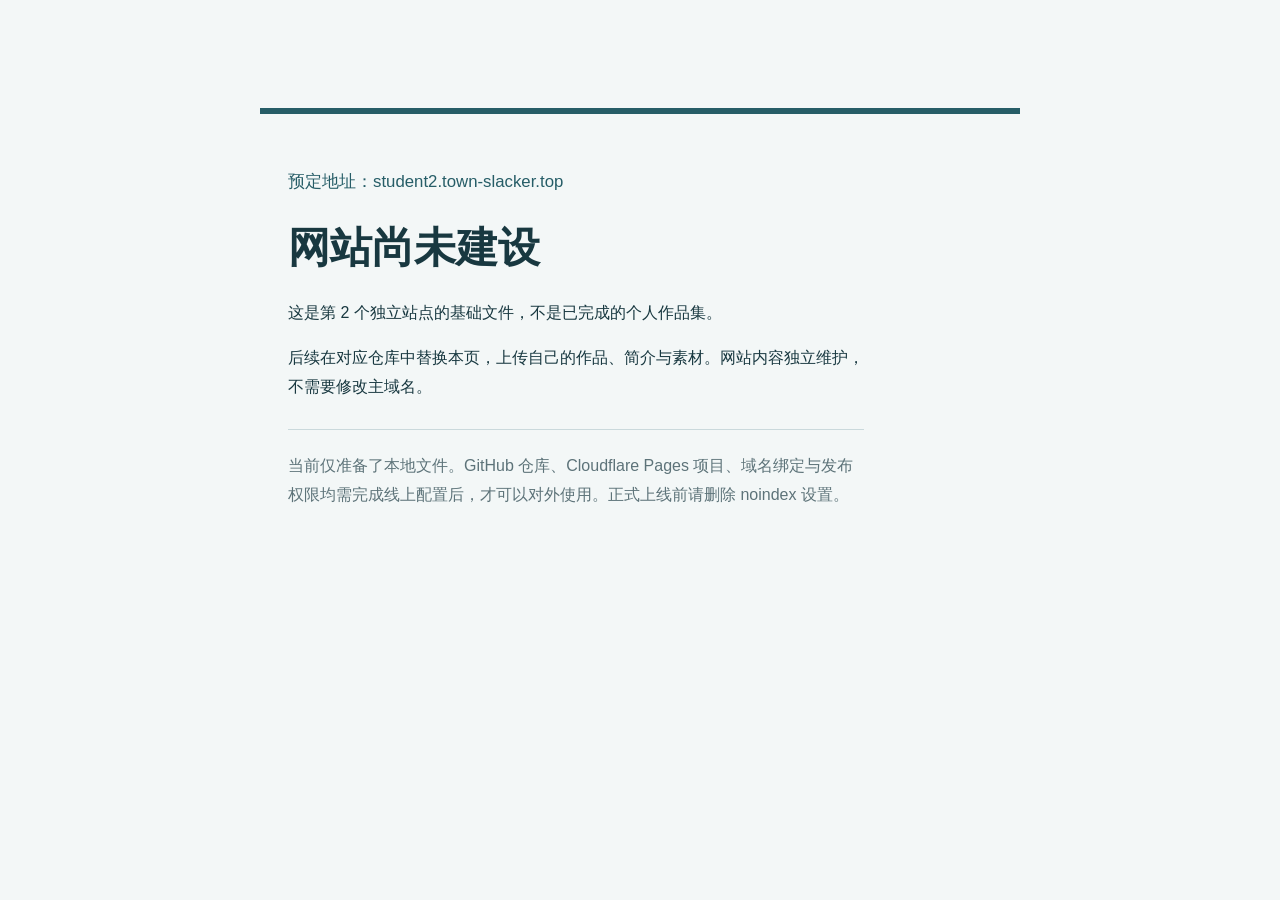
==== index.html @ 43558a4b "Add index.html" ====
<!doctype html>
<html lang="zh-CN">
<head>
<meta charset="utf-8">
<meta name="viewport" content="width=device-width, initial-scale=1">
<meta name="robots" content="noindex, nofollow">
<title>student2 · 网站待建设</title>
<link rel="icon" href="data:image/svg+xml,%3Csvg xmlns='http://www.w3.org/2000/svg' viewBox='0 0 48 48'%3E%3Crect width='48' height='48' rx='8' fill='%23265d67'/%3E%3Cpath d='M14 14h20v20H14z' fill='%23e9f2f3'/%3E%3C/svg%3E">
<style>
:root{color-scheme:light;--ink:#183840;--muted:#5d7379;--accent:#265d67;--paper:#f3f7f7;--line:#cad9dc}
*{box-sizing:border-box}
body{margin:0;background:var(--paper);color:var(--ink);font-family:"Microsoft YaHei","PingFang SC",sans-serif;line-height:1.8}
main{max-width:760px;margin:12vh auto;padding:36px 28px;border-top:6px solid var(--accent)}
h1{font-size:clamp(1.7rem,5vw,2.6rem);line-height:1.3;margin:24px 0}
p{max-width:36em}.address{overflow-wrap:anywhere;font-size:1.05rem;color:var(--accent)}
.note{padding-top:22px;margin-top:28px;border-top:1px solid var(--line);color:var(--muted)}
@media(max-width:600px){main{margin:7vh 16px;padding:20px 8px}}
</style>
</head>
<body>
<main>
<p class="address">预定地址：student2.town-slacker.top</p>
<h1>网站尚未建设</h1>
<p>这是第 2 个独立站点的基础文件，不是已完成的个人作品集。</p>
<p>后续在对应仓库中替换本页，上传自己的作品、简介与素材。网站内容独立维护，不需要修改主域名。</p>
<p class="note">当前仅准备了本地文件。GitHub 仓库、Cloudflare Pages 项目、域名绑定与发布权限均需完成线上配置后，才可以对外使用。正式上线前请删除 noindex 设置。</p>
</main>
</body>
</html>
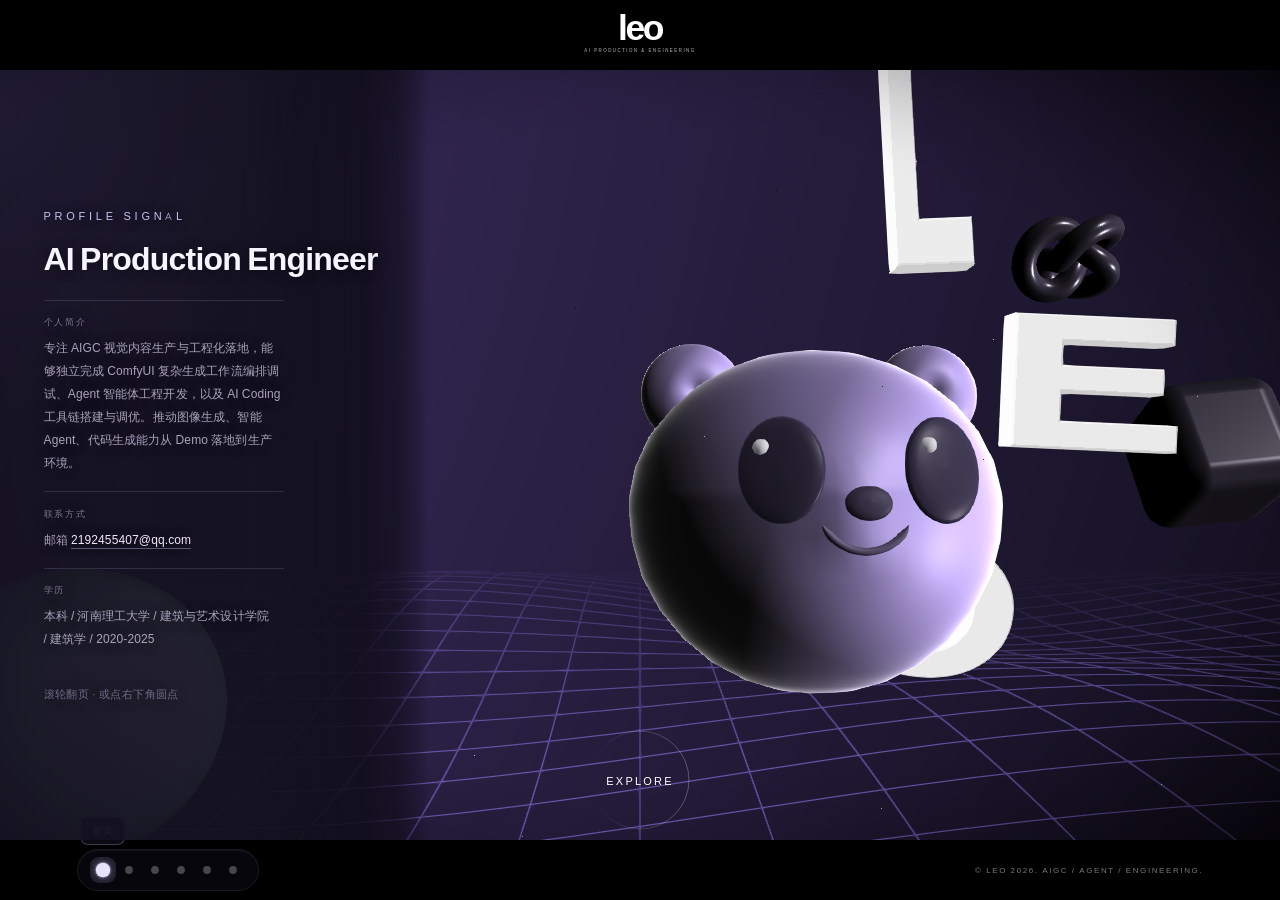
==== commit fa5397ac: "替换占位页为作品集站点 - 入口 index.html 换成 3D 交互作品集（六章滚动叙事、漂移墙、环形视频画廊、工作流详情弹层） - 移除 index.html 与 profile.html 中的" ====
--- a/index.html
+++ b/index.html
@@ -1,29 +1,363 @@
 <!doctype html>
 <html lang="zh-CN">
 <head>
-<meta charset="utf-8">
-<meta name="viewport" content="width=device-width, initial-scale=1">
-<meta name="robots" content="noindex, nofollow">
-<title>student2 · 网站待建设</title>
-<link rel="icon" href="data:image/svg+xml,%3Csvg xmlns='http://www.w3.org/2000/svg' viewBox='0 0 48 48'%3E%3Crect width='48' height='48' rx='8' fill='%23265d67'/%3E%3Cpath d='M14 14h20v20H14z' fill='%23e9f2f3'/%3E%3C/svg%3E">
-<style>
-:root{color-scheme:light;--ink:#183840;--muted:#5d7379;--accent:#265d67;--paper:#f3f7f7;--line:#cad9dc}
-*{box-sizing:border-box}
-body{margin:0;background:var(--paper);color:var(--ink);font-family:"Microsoft YaHei","PingFang SC",sans-serif;line-height:1.8}
-main{max-width:760px;margin:12vh auto;padding:36px 28px;border-top:6px solid var(--accent)}
-h1{font-size:clamp(1.7rem,5vw,2.6rem);line-height:1.3;margin:24px 0}
-p{max-width:36em}.address{overflow-wrap:anywhere;font-size:1.05rem;color:var(--accent)}
-.note{padding-top:22px;margin-top:28px;border-top:1px solid var(--line);color:var(--muted)}
-@media(max-width:600px){main{margin:7vh 16px;padding:20px 8px}}
-</style>
+<meta charset="UTF-8">
+<meta name="viewport" content="width=device-width, initial-scale=1.0">
+<meta name="color-scheme" content="dark">
+<title>Leo — AI Production Engineer</title>
+<meta name="description" content="Leo 的个人作品集：AIGC 视觉生产、ComfyUI 工作流、Agent 智能体与 AI Coding 工具链。让 AI 能力从 Demo 稳定落地到生产。">
+<link rel="icon" href="./icon.svg" type="image/svg+xml">
+<link rel="stylesheet" href="./css/style.css?v=20261116-noblack">
+<link rel="stylesheet" href="./css/gallery.css?v=20261116-loop2">
+<link rel="stylesheet" href="./css/video-gallery.css?v=20261116-wfprompt3">
 </head>
 <body>
-<main>
-<p class="address">预定地址：student2.town-slacker.top</p>
-<h1>网站尚未建设</h1>
-<p>这是第 2 个独立站点的基础文件，不是已完成的个人作品集。</p>
-<p>后续在对应仓库中替换本页，上传自己的作品、简介与素材。网站内容独立维护，不需要修改主域名。</p>
-<p class="note">当前仅准备了本地文件。GitHub 仓库、Cloudflare Pages 项目、域名绑定与发布权限均需完成线上配置后，才可以对外使用。正式上线前请删除 noindex 设置。</p>
-</main>
+	<div class="content-wrapper">
+		<div class="kora-loader" role="status" aria-label="Loading Leo">
+			<div class="kora-loader-bunny" data-mascot="bear">
+				<svg viewBox="0 0 120 120" width="128" height="128" aria-hidden="true">
+					<!-- 外发光描边层 -->
+					<g fill="#c8c3f2" stroke="#c8c3f2" stroke-width="6" stroke-linejoin="round">
+						<circle cx="26" cy="35" r="14.5"/>
+						<circle cx="94" cy="35" r="14.5"/>
+						<ellipse cx="60" cy="68" rx="45" ry="36"/>
+					</g>
+					<!-- 黑色本体：盖住内部描边，只留外圈 -->
+					<g fill="#050508">
+						<circle cx="26" cy="35" r="14.5"/>
+						<circle cx="94" cy="35" r="14.5"/>
+						<ellipse cx="60" cy="68" rx="45" ry="36"/>
+					</g>
+					<!-- 熊猫黑眼圈 -->
+					<g fill="#c8c3f2">
+						<ellipse cx="41" cy="60" rx="13" ry="15.5" transform="rotate(-18 41 60)"/>
+						<ellipse cx="79" cy="60" rx="13" ry="15.5" transform="rotate(18 79 60)"/>
+					</g>
+					<!-- 眼睛：瞳孔 + 高光 -->
+					<g fill="#08080d">
+						<ellipse cx="42.6" cy="61" rx="5.2" ry="6.2"/>
+						<ellipse cx="77.4" cy="61" rx="5.2" ry="6.2"/>
+					</g>
+					<g fill="#fdfdff">
+						<circle cx="40.4" cy="58.4" r="1.9"/>
+						<circle cx="75.2" cy="58.4" r="1.9"/>
+					</g>
+					<!-- 鼻 + 微笑 -->
+					<ellipse cx="60" cy="80" rx="6.2" ry="4.6" fill="#c8c3f2"/>
+					<path d="M53 87c2.2 4.2 11.8 4.2 14 0" fill="none" stroke="#c8c3f2" stroke-width="2.6" stroke-linecap="round" opacity=".9"/>
+				</svg>
+			</div>
+			<div class="kora-loader-shadow"></div>
+		</div>
+		<div class="content">
+			<div class="header">
+				<div class="header-logo"><svg viewBox="0 0 260 90" fill="none" xmlns="http://www.w3.org/2000/svg" role="img" aria-label="Leo — AI production portfolio"><text x="130" y="60" text-anchor="middle" fill="white" font-family="Arial, sans-serif" font-weight="700" font-size="72" letter-spacing="-5">leo</text><text x="130" y="83" text-anchor="middle" fill="#b9bbc6" font-family="Arial, sans-serif" font-size="9" letter-spacing="3">AI PRODUCTION &amp; ENGINEERING</text></svg>
+				</div>
+			</div>
+			<div class="section-wrap" data-visible="false">
+				<div class="scroll">
+					<button class="scroll-btn">EXPLORE</button>
+					<div class="scroll-fillCircle"></div>
+					<svg
+						class="scroll-circle"
+						xmlns="http://www.w3.org/2000/svg"
+						width="200"
+						height="200"
+						viewBox="0 0 200 200"
+						fill="none"
+						color="#fff"
+						>
+						<defs>
+							<linearGradient id="spinner-gradient">
+							<stop offset="0%" stop-opacity="0" stop-color="currentColor" />
+							<stop offset="100%" stop-opacity="1" stop-color="currentColor" />
+							</linearGradient>
+						</defs>
+						<circle
+							cx="100"
+							cy="100"
+							r="98"
+							fill="none"
+							stroke="url(#spinner-gradient)"
+							stroke-width="1.1"
+							opacity=".5"
+						/>
+					</svg>
+				</div>
+				<canvas id="canvas"></canvas>
+				<div class="subtitles">
+				</div>
+				<div class="section section1">
+					<aside class="leo-panel leo-panel--hero leo-panel--profile">
+						<p class="leo-profile-title">PROFILE SIGNAL</p>
+						<h1 class="leo-profile-role">AI Production Engineer</h1>
+
+						<div class="leo-profile-block">
+							<p class="leo-profile-tag">个人简介</p>
+							<p class="leo-profile-text">专注 AIGC 视觉内容生产与工程化落地，能够独立完成 ComfyUI 复杂生成工作流编排调试、Agent 智能体工程开发，以及 AI Coding 工具链搭建与调优。推动图像生成、智能 Agent、代码生成能力从 Demo 落地到生产环境。</p>
+						</div>
+
+						<div class="leo-profile-block">
+							<p class="leo-profile-tag">联系方式</p>
+							<p class="leo-profile-text">邮箱 <a class="leo-profile-link" href="mailto:2192455407@qq.com">2192455407@qq.com</a></p>
+						</div>
+
+						<div class="leo-profile-block">
+							<p class="leo-profile-tag">学历</p>
+							<p class="leo-profile-text"><span class="leo-profile-seg">本科</span> <span class="leo-profile-seg">/ 河南理工大学</span> <span class="leo-profile-seg">/ 建筑与艺术设计学院</span> <span class="leo-profile-seg">/ 建筑学</span> <span class="leo-profile-seg">/ 2020-2025</span></p>
+						</div>
+
+						<p class="leo-panel-note">滚轮翻页 · 或点右下角圆点</p>
+					</aside>
+				</div>
+				<div class="section section2">
+					<section class="photo-gallery" aria-label="作品图片画廊">
+						<div class="photo-gallery-scroll" tabindex="0" aria-label="当前作品页面，上下滚动浏览">
+							<div class="photo-gallery-sticky">
+								<div class="photo-gallery-topline"><span>LEO / SELECTED WORKS</span><span>03 PAGES <i aria-hidden="true">·</i> 53 FRAMES</span></div>
+								<nav class="photo-gallery-tabs" aria-label="作品分类导航"></nav>
+							</div>
+							<div class="photo-gallery-content">
+								<div class="photo-gallery-intro"><p>ACG / SELECTED WORKS</p><h2>ACG 插画</h2><span class="photo-gallery-hint">角色海报精选 · 竖幅视觉作品</span></div>
+								<div class="photo-gallery-groups"></div>
+								<p class="photo-gallery-end">END OF COLLECTION <span>— LEO / 2026</span></p>
+							</div>
+						</div>
+						<div class="photo-lightbox" role="dialog" aria-modal="true" aria-label="作品图片预览" hidden>
+							<div class="photo-lightbox-shade" data-close-lightbox></div>
+							<div class="photo-lightbox-toolbar"><nav class="photo-lightbox-tabs" aria-label="切换作品系列"></nav><button class="photo-lightbox-close" type="button" aria-label="关闭图片预览">×</button></div>
+							<div class="photo-lightbox-stage">
+								<button class="photo-lightbox-arrow photo-lightbox-previous" type="button" aria-label="上一张">‹</button>
+								<figure class="photo-lightbox-figure"><img class="photo-lightbox-image" alt="" decoding="async"><figcaption><span><small class="photo-lightbox-category"></small><strong class="photo-lightbox-title"></strong></span><small class="photo-lightbox-count"></small></figcaption></figure>
+								<button class="photo-lightbox-arrow photo-lightbox-next" type="button" aria-label="下一张">›</button>
+							</div>
+							<p class="photo-lightbox-footnote">← → 切换作品 <span>ESC 关闭</span></p>
+						</div>
+					</section>
+				</div>
+				<div class="section section3">
+					<aside class="leo-panel">
+						<p class="leo-panel-label">ABOUT / 关于</p>
+						<p class="leo-panel-lead">把生成能力，变成稳定的生产力。</p>
+						<p class="leo-panel-body">专注 AIGC 视觉内容生产与工程化落地，覆盖 ComfyUI 工作流编排、Agent 智能体开发与 AI Coding 工具链搭建。</p>
+						<p class="leo-panel-body">从生成 Demo 到稳定交付：让图像生成、智能 Agent 与代码生成能力接入真实流程，可靠地解决问题。</p>
+						<ul class="leo-tags">
+							<li>ComfyUI</li>
+							<li>AIGC</li>
+							<li>Agent</li>
+							<li>AI Coding</li>
+							<li>Workflow</li>
+						</ul>
+					</aside>
+				</div>
+				<div class="section section5">
+					<section class="video-showcase" aria-label="视频作品集">
+						<div class="video-showcase-scroll" tabindex="0" aria-label="视频作品环形画廊，可拖动浏览">
+							<div class="video-showcase-shell">
+								<header class="video-showcase-heading">
+									<p class="video-showcase-kicker">VIDEO / SELECTED WORKS</p>
+									<h1>视频作品</h1>
+									<p>5 部动态作品 · 拖动切换，点击卡片原位播放</p>
+								</header>
+								<div class="video-arc-stage">
+									<div class="video-arc" role="list" aria-label="影片环形画廊，可拖动浏览">
+													<article class="video-card" role="listitem" data-src="./assets/video/video-01.mp4" data-title="3D 电商手机商品动画" data-desc="以悬浮手机与电商界面为主体的产品展示短片，呈现设备外观、商品内容与空间光影。">
+														<button class="video-card-trigger" type="button" aria-label="播放：3D 电商手机商品动画">
+															<img src="./assets/video/poster-01.png" alt="" loading="lazy" decoding="async">
+															<span class="video-card-play" aria-hidden="true"></span>
+														</button>
+													</article>
+													<article class="video-card" role="listitem" data-src="./assets/video/video-02.mp4" data-title="红色舞台角色视觉短片" data-desc="围绕红色灯光与角色造型展开的竖屏视觉作品，突出人物形象与整体氛围。">
+														<button class="video-card-trigger" type="button" aria-label="播放：红色舞台角色视觉短片">
+															<img src="./assets/video/poster-02.png" alt="" loading="lazy" decoding="async">
+															<span class="video-card-play" aria-hidden="true"></span>
+														</button>
+													</article>
+													<article class="video-card" role="listitem" data-src="./assets/video/video-03.mp4" data-title="水溶C 创意广告展示" data-desc="以水溶C 果汁饮料为主角的创意广告片段，明亮背景与悬浮果实营造清爽的产品语气。">
+														<button class="video-card-trigger" type="button" aria-label="播放：水溶C 创意广告展示">
+															<img src="./assets/video/poster-03.png" alt="" loading="lazy" decoding="async">
+															<span class="video-card-play" aria-hidden="true"></span>
+														</button>
+													</article>
+													<article class="video-card" role="listitem" data-src="./assets/video/video-04.mp4" data-title="人物穿搭展示" data-desc="以室内空间为背景呈现人物与服装造型，关注穿搭轮廓、色彩和环境氛围。">
+														<button class="video-card-trigger" type="button" aria-label="播放：人物穿搭展示">
+															<img src="./assets/video/poster-04.png" alt="" loading="lazy" decoding="async">
+															<span class="video-card-play" aria-hidden="true"></span>
+														</button>
+													</article>
+													<article class="video-card" role="listitem" data-src="./assets/video/video-05.mp4" data-title="幻想角色视觉短片" data-desc="以白发角色与暗红黑色系造型为视觉重点，呈现幻想风格人物形象。">
+														<button class="video-card-trigger" type="button" aria-label="播放：幻想角色视觉短片">
+															<img src="./assets/video/poster-05.png" alt="" loading="lazy" decoding="async">
+															<span class="video-card-play" aria-hidden="true"></span>
+														</button>
+													</article>
+									</div>
+								</div>
+								<div class="video-caption" aria-live="polite">
+									<p class="video-caption-index">VIDEO / 01</p>
+									<h2 class="video-caption-title">3D 电商手机商品动画</h2>
+									<p class="video-caption-desc">以悬浮手机与电商界面为主体的产品展示短片，呈现设备外观、商品内容与空间光影。</p>
+								</div>
+							</div>
+						</div>
+					</section>
+				</div>
+				<div class="section section6" data-visible="false" inert aria-hidden="true">
+					<section class="resource-showcase loro-showcase" aria-label="LORO 已训练模型">
+						<div class="resource-showcase-scroll" tabindex="0" aria-label="LORO 模型内容，可上下滚动">
+							<div class="resource-showcase-shell">
+								<header class="resource-showcase-heading">
+									<div><p class="resource-showcase-kicker">MODEL / LORA TRAINING</p><h1>LORO</h1><p>已训练模型 · ModelScope 文件页</p></div>
+									<span class="resource-showcase-count">02 MODELS</span>
+								</header>
+								<div class="loro-dossiers">
+									<article class="loro-dossier">
+										<div class="loro-dossier-main">
+											<figure class="loro-dossier-cover loro-dossier-cover--compare"><div class="compare" data-compare role="slider" tabindex="0" style="--p:50%" aria-label="Q版人物 LORO：左右拉动对照原图与 Q 版结果" aria-valuemin="0" aria-valuemax="100" aria-valuenow="50"><div class="compare-layer compare-b"><img src="./assets/gallery/loro-q-1-result.webp" alt="调整后：同一角色 Q 版化后的造型" loading="lazy"></div><div class="compare-layer compare-a"><img src="./assets/gallery/loro-q-1-source.webp" alt="原图：暗红配色的魔女全身立绘" loading="lazy"></div><div class="compare-divider" aria-hidden="true"></div><div class="compare-handle" aria-hidden="true"></div><span class="compare-tag compare-tag-a">原图</span><span class="compare-tag compare-tag-b">调整后</span></div><figcaption>Q VERSION · 原图 / Q 版对照</figcaption></figure>
+											<div class="loro-dossier-copy"><div class="loro-dossier-title"><div><p class="resource-card-index">01 / TRAINED MODEL</p><h2>Q版人物 LORO</h2></div><span class="loro-dossier-code">QWEN / CHARACTER</span></div><p class="resource-card-description">Q 版人物方向的已训练模型。当前页面呈现模型入口与站内相关视觉作品，具体训练配置请以模型文件页为准。</p><dl class="loro-specs"><div><dt>MODEL</dt><dd>Sakuraleo / Qwen</dd></div><div><dt>方向</dt><dd>Q 版人物</dd></div><div><dt>资料</dt><dd>ModelScope 模型仓库</dd></div><div><dt>训练参数</dt><dd>以仓库信息为准</dd></div></dl><a class="resource-card-link" href="https://www.modelscope.cn/models/Sakuraleo/Qwen/files" target="_blank" rel="noopener noreferrer">在线查看模型 <span aria-hidden="true">↗</span></a></div>
+										</div>
+										<div class="loro-dossier-samples"><p>Q VERSION / VISUALS <span>用户提供的 Q 版人物作品图</span></p><div class="loro-sample-strip"><img src="./assets/gallery/loro-q-2-end.jpg" alt="Q版人物作品示例 2" loading="lazy"><img src="./assets/gallery/loro-q-3-end.jpg" alt="Q版人物作品示例 3" loading="lazy"><img src="./assets/gallery/loro-q-5-end.jpg" alt="Q版人物作品示例 5" loading="lazy"><img src="./assets/gallery/loro-q-7-end.jpg" alt="Q版人物作品示例 7" loading="lazy"><img src="./assets/gallery/loro-q-8-end.jpg" alt="Q版人物作品示例 8" loading="lazy"><img src="./assets/gallery/loro-q-9-end.jpg" alt="Q版人物作品示例 9" loading="lazy"></div></div>
+									</article>
+									<article class="loro-dossier">
+										<div class="loro-dossier-main">
+											<figure class="loro-dossier-cover loro-dossier-cover--wide"><img src="./assets/gallery/loro-xhc-cover.webp" alt="新海诚风格 LORO 视觉作品，云层与城市天际线" loading="lazy"><figcaption>SHINKAI STYLE · 用户提供作品图</figcaption></figure>
+											<div class="loro-dossier-copy"><div class="loro-dossier-title"><div><p class="resource-card-index">02 / TRAINED MODEL</p><h2>新海诚风格 LORO</h2></div><span class="loro-dossier-code">KREA-2 / STYLE</span></div><p class="resource-card-description">风格化画面方向的已训练模型。沿用左图主视觉、右侧资料表与下方横向作品带的排版；实际效果与参数请查看模型仓库。</p><dl class="loro-specs"><div><dt>MODEL</dt><dd>Sakuraleo / krea-2</dd></div><div><dt>方向</dt><dd>新海诚风格</dd></div><div><dt>资料</dt><dd>ModelScope 模型仓库</dd></div><div><dt>训练参数</dt><dd>以仓库信息为准</dd></div></dl><a class="resource-card-link" href="https://www.modelscope.cn/models/Sakuraleo/krea-2/files?version=20261115104831" target="_blank" rel="noopener noreferrer">在线查看模型 <span aria-hidden="true">↗</span></a></div>
+										</div>
+										<div class="loro-dossier-samples"><p>SHINKAI STYLE / VISUALS <span>用户提供的风格作品图</span></p><div class="loro-sample-strip loro-sample-strip--7"><img src="./assets/gallery/loro-xhc-girl.jpg" alt="黄昏海边的动画风格人物" loading="lazy"><img src="./assets/gallery/loro-xhc-street.png" alt="明亮天空下的日式街景" loading="lazy"><img src="./assets/gallery/loro-xhc-sunset.webp" alt="海边草地上的人物与晚霞" loading="lazy"><img src="./assets/gallery/loro-xhc-railway.png" alt="铁道旁的明亮风景" loading="lazy"><img src="./assets/gallery/loro-xhc-bridge.png" alt="黄昏时分的桥景" loading="lazy"><img src="./assets/gallery/loro-xhc-searoad.webp" alt="晴空下的海边公路、渔船与码头" loading="lazy"><img src="./assets/gallery/loro-xhc-station.webp" alt="海边站台长椅上望向海面的少女" loading="lazy"></div></div>
+									</article>
+								</div>
+							</div>
+						</div>
+					</section>
+				</div>
+				<div class="section section7" data-visible="false" inert aria-hidden="true">
+					<section class="resource-showcase workflow-showcase" aria-label="ComfyUI 工作流">
+						<div class="resource-showcase-scroll" tabindex="0" aria-label="ComfyUI 工作流文件，可上下滚动">
+							<div class="resource-showcase-shell">
+								<header class="resource-showcase-heading">
+									<div><p class="resource-showcase-kicker">COMFYUI / WORKFLOW COLLECTION</p><h1>ComfyUI 工作流</h1><p>4 份 JSON 工作流 · 下载文件或展开节点详情</p></div>
+									<span class="resource-showcase-count">04 FILES</span>
+								</header>
+							<div class="workflow-card-grid">
+								<article class="workflow-card">
+									<div class="workflow-card-copy">
+										<p class="workflow-card-meta"><span>01</span>壁纸生成与放大</p>
+										<h2>Krea2 二次元 4K 艺术壁纸</h2>
+										<p class="workflow-card-description">Krea2 与风格 LoRA 组合，经过采样及图像放大输出壁纸。</p>
+										<ul class="workflow-tags"><li>Krea2 Turbo</li><li>LoRA Loader</li><li>4x-AnimeSharp</li></ul>
+										<div class="workflow-card-actions">
+											<a class="resource-card-link" href="./assets/workflows/Krea2-二次元-4k艺术壁纸.json" download="Krea2-二次元-4k艺术壁纸.json">下载工作流 <span aria-hidden="true">↓</span></a>
+											<button class="workflow-detail-trigger" type="button" data-workflow="krea2-wallpaper" aria-haspopup="dialog">查看详情 <span aria-hidden="true">↗</span></button>
+										</div>
+									</div>
+									<figure class="workflow-card-media">
+										<img src="./assets/gallery/workflow-pyro-heart.jpg" alt="Pyro Heart 角色宣传视觉海报" loading="lazy"><figcaption>PYRO HEART · 角色视觉</figcaption>
+									</figure>
+								</article>
+								<article class="workflow-card">
+									<div class="workflow-card-copy">
+										<p class="workflow-card-meta"><span>02</span>文生图 / 洗图 / 改图</p>
+										<h2>MOSS 全自动图像创作与编辑</h2>
+										<p class="workflow-card-description">结合扩写、采样与 SeedVR2 放大节点的人像创作工作流。</p>
+										<ul class="workflow-tags"><li>MOSS SFT</li><li>RHLLMChatNode</li><li>SeedVR2</li></ul>
+										<div class="workflow-card-actions">
+											<a class="resource-card-link" href="./assets/workflows/MOSS+全自动文生图_洗图_改图（人物特写_改变风格）.json" download="MOSS+全自动文生图_洗图_改图（人物特写_改变风格）.json">下载工作流 <span aria-hidden="true">↓</span></a>
+											<button class="workflow-detail-trigger" type="button" data-workflow="moss-image-edit" aria-haspopup="dialog">查看详情 <span aria-hidden="true">↗</span></button>
+										</div>
+									</div>
+									<figure class="workflow-card-media">
+										<img src="./assets/gallery/portrait-photo-02.webp" alt="站内人像作品，作为工作流主题的版式配图，并非该工作流输出" loading="lazy"><figcaption>站内配图 · 非流程输出</figcaption>
+									</figure>
+								</article>
+								<article class="workflow-card">
+									<div class="workflow-card-copy">
+										<p class="workflow-card-meta"><span>03</span>人像姿势编辑</p>
+										<h2>Qwen Image 2.1 人像姿势编辑</h2>
+										<p class="workflow-card-description">以角色姿势图为参考，重绘同一角色的站姿与构图。</p>
+										<ul class="workflow-tags"><li>Qwen Image 2.1</li><li>RH_PoseGallery</li><li>KSampler</li></ul>
+										<div class="workflow-card-actions">
+											<a class="resource-card-link" href="./assets/workflows/Qwen-image2.1-人像姿势编辑.json" download="Qwen-image2.1-人像姿势编辑.json">下载工作流 <span aria-hidden="true">↓</span></a>
+											<button class="workflow-detail-trigger" type="button" data-workflow="qwen-pose-edit" aria-haspopup="dialog">查看详情 <span aria-hidden="true">↗</span></button>
+										</div>
+									</div>
+									<figure class="workflow-card-media">
+										<div class="compare" data-compare role="slider" tabindex="0" style="--p:50%" aria-label="人像姿势编辑：左右拉动对照原图与调整后" aria-valuemin="0" aria-valuemax="100" aria-valuenow="50"><div class="compare-layer compare-b"><img src="./assets/gallery/workflow-qwen-result.webp" alt="调整后：同一角色改为站姿与全身构图" loading="lazy"></div><div class="compare-layer compare-a"><img src="./assets/gallery/workflow-qwen-source.webp" alt="原图：角色姿势参考（蹲姿）" loading="lazy"></div><div class="compare-divider" aria-hidden="true"></div><div class="compare-handle" aria-hidden="true"></div><span class="compare-tag compare-tag-a">原图</span><span class="compare-tag compare-tag-b">调整后</span></div>
+									</figure>
+								</article>
+								<article class="workflow-card">
+									<div class="workflow-card-copy">
+										<p class="workflow-card-meta"><span>04</span>一键转 Q 版</p>
+										<h2>一键转 Q 版 工作流 V1</h2>
+										<p class="workflow-card-description">Qwen Image Edit 与 Q 版 LoRA 组合，接入图像放大节点。</p>
+										<ul class="workflow-tags"><li>Qwen Image Edit</li><li>QcartoonV1</li><li>SeedVR2</li></ul>
+										<div class="workflow-card-actions">
+											<a class="resource-card-link" href="./assets/workflows/【Aaron寄语秋歌】一键转Q版工作流V1.json" download="【Aaron寄语秋歌】一键转Q版工作流V1.json">下载工作流 <span aria-hidden="true">↓</span></a>
+											<button class="workflow-detail-trigger" type="button" data-workflow="qwen-chibi" aria-haspopup="dialog">查看详情 <span aria-hidden="true">↗</span></button>
+										</div>
+									</div>
+									<figure class="workflow-card-media">
+										<div class="compare" data-compare role="slider" tabindex="0" style="--p:50%" aria-label="一键转 Q 版：左右拉动对照原图与 Q 版结果" aria-valuemin="0" aria-valuemax="100" aria-valuenow="50"><div class="compare-layer compare-b"><img src="./assets/gallery/workflow-q36-result.webp" alt="调整后：Q 版化角色，红裙造型保留" loading="lazy"></div><div class="compare-layer compare-a"><img src="./assets/gallery/workflow-q36-source.webp" alt="原图：红裙角色全身写真" loading="lazy"></div><div class="compare-divider" aria-hidden="true"></div><div class="compare-handle" aria-hidden="true"></div><span class="compare-tag compare-tag-a">原图</span><span class="compare-tag compare-tag-b">调整后</span></div>
+									</figure>
+								</article>
+								</div>
+							</div>
+						</div>
+					</section>
+				</div>
+			</div>
+			<div class="footer">
+				<div class="footer-timeline">
+					<button class="footer-timeline-item" type="button" data-section="1" aria-label="首页"><span class="tl-label" aria-hidden="true">首页</span></button>
+					<button class="footer-timeline-item" type="button" data-section="2" aria-label="作品"><span class="tl-label" aria-hidden="true">作品</span></button>
+					<button class="footer-timeline-item" type="button" data-section="3" aria-label="视频作品"><span class="tl-label" aria-hidden="true">视频作品</span></button>
+					<button class="footer-timeline-item" type="button" data-section="4" aria-label="LORO"><span class="tl-label" aria-hidden="true">LORO</span></button>
+					<button class="footer-timeline-item" type="button" data-section="5" aria-label="ComfyUI 工作流"><span class="tl-label" aria-hidden="true">ComfyUI 工作流</span></button>
+					<button class="footer-timeline-item" type="button" data-section="6" aria-label="关于"><span class="tl-label" aria-hidden="true">关于</span></button>
+				</div>
+				<button class="footer-continue" type="button" aria-label="Continue to the page">Continue <span aria-hidden="true">↓</span></button>
+				<div class="footer-copyright">
+					© LEO 2026.<span class="footer-copy-tail"> AIGC / AGENT / ENGINEERING.</span>
+				</div>
+			</div>
+		</div>
+	</div>
+	<script>
+	/* 加载兼容垫片
+	   某些托管环境（含本地预览）的 CSP 只把 blob: 放进 img-src / default-src，
+	   却没放进 connect-src。而 GLTFLoader 默认使用 ImageBitmapLoader，
+	   它靠 fetch(blob:...) 读取 GLB 内嵌贴图，会被 CSP 直接拒绝；
+	   贴图返回 null 后引擎在 assignTexture 里给贴图写 encoding 时抛错，
+	   整条加载链中断，world 的 load 事件永不触发，页面就永远停在兔子 loader 上。
+	   把 createImageBitmap 置空即可让 GLTFLoader 回退到 TextureLoader（img 标签），
+	   而 blob: 在 img-src 中是放行的，贴图就能正常解码。 */
+	(function () {
+		try { window.createImageBitmap = undefined; } catch (e) {}
+		try { delete window.createImageBitmap; } catch (e) {}
+	})();
+	</script>
+	<script>
+	/* 左栏宽度由首页文字撑开（fit-content），这里把实测值写进 --leo-rail-w，
+	   让联系页那块同款底色板与表单起点对齐，翻页时左栏宽度不会跳动。 */
+	(function () {
+		const sync = () => {
+			const p = document.querySelector('.section1 .leo-panel');
+			if (!p) return;
+			const w = Math.round(p.getBoundingClientRect().width);
+			if (w > 0) document.documentElement.style.setProperty('--leo-rail-w', w + 'px');
+		};
+		sync();
+		window.addEventListener('load', sync);
+		window.addEventListener('resize', sync);
+		if (document.fonts && document.fonts.ready) document.fonts.ready.then(sync);
+	})();
+	</script>
+	<script src="./js/script.js"></script>
+	<script src="./js/section-extension.js?v=20261116-loop"></script>
+	<script src="./js/drift-wall.js?v=20261116-drift"></script>
+	<script src="./js/gallery.js?v=20261116-loop"></script>
+	<script src="./js/video-gallery.js?v=20261116-wheel3"></script>
+	<script src="./js/chapter-motion.js?v=20261116-noblack2"></script>
+	<script src="./js/compare-slider.js?v=20261116-wfdetail"></script>
+	<script src="./js/workflow-detail.js?v=20261116-prompt2"></script>
 </body>
 </html>
--- a/css/style.css
+++ b/css/style.css
@@ -0,0 +1,374 @@
+@import"./fonts.css";*{margin:0;box-sizing:border-box}html,body{background-color:#000;width:100%;height:100%;overflow:hidden}#canvas{width:100%;height:100%;pointer-events:none}@media only screen and (max-width: 800px){[data-media=pc]{display:none !important}}@media only screen and (min-width: 800px){[data-media=sp]{display:none !important}}.content-wrapper{width:100%;position:relative;overflow:clip}body{width:100%;height:100%;overflow:hidden}.tp-dfwv{z-index:100}.content{display:flex;width:100%;height:100%;z-index:1;flex-direction:column}.section{position:absolute;width:100%;height:100%;left:0;top:0;pointer-events:none}.section[data-visible=true]{pointer-events:auto}.section-wrap{position:relative;flex:1;width:100%;height:100%}.section-wrap canvas{position:absolute;width:100%;height:100%;left:0;top:0;z-index:0}.header{position:relative;display:flex;width:100%;height:70px;align-items:center;justify-content:center;z-index:10}@media only screen and (max-width: 800px){.header{height:50px}}.header-logo{opacity:0;transition:opacity 3s;transition-delay:.5s}.header-logo[data-visible=true]{opacity:1}.header-logo svg{width:180px}@media only screen and (max-width: 800px){.header-logo svg{width:135px}}.footer{position:relative;width:100%;height:60px;background-color:#000;color:#fff;padding:0 6%;display:flex;align-items:center;justify-content:space-between;z-index:10}@media only screen and (max-width: 800px){.footer{height:50px;padding:0 5%}}.footer-timeline{position:relative;display:flex;justify-content:space-around;opacity:0;transition:opacity 2s;width:20%;max-width:200px}@media only screen and (max-width: 800px){.footer-timeline{position:relative;flex:1;left:unset;padding-right:2vw}}.footer-timeline[data-visible=true]{opacity:1}.footer-timeline-item{width:20px;cursor:pointer;position:relative;display:flex;align-items:center;justify-content:center}.footer-timeline-item::before{content:"";width:100%;padding-top:100%}.footer-timeline-item::after{content:"";position:absolute;width:100%;height:100%;border-radius:50% 50%;background-color:#fff;transform:scale(0.3);transition:transform .5s ease-out,background-color .5s ease-out;z-index:1}.footer-timeline-item[data-state=ready]::after{background-color:#555}.footer-timeline-item[data-state=viewing]{pointer-events:none}.footer-timeline-item[data-state=viewing]::after{transform:scale(0.6)}.footer-timeline-item:hover::after{transform:scale(0.5)}.footer-copyright{position:relative;opacity:0;transition:opacity 2s;text-align:right;font-family:"Roboto",sans-serif;font-size:8px;letter-spacing:.2em;color:#777}.footer-copyright[data-visible=true]{opacity:1}@media only screen and (max-width: 800px){.footer-copyright{position:relative;font-size:8px;letter-spacing:.01em;padding-left:2vw;right:0%}}.subtitles{position:absolute;width:100%;bottom:60px;color:#fff;display:flex;justify-content:center;align-items:center;flex-direction:column;pointer-events:none}@media only screen and (max-width: 800px){.subtitles{bottom:80px}}.subtitles-text{display:inline-block;text-align:center;user-select:none}.subtitles-text span{background-color:rgba(0,0,0,.9);padding:5px 10px;font-family:"Noto Sans JP","Noto Sans",sans-serif;line-height:2em;font-size:min(15px,2vw);box-decoration-break:clone}.subtitles-text span[data-visible=false]{opacity:0;transition:opacity .5s}@media only screen and (max-width: 800px){.subtitles-text span{font-size:2.8vw}}.section2{pointer-events:none}.section2[data-visible=true]{pointer-events:auto}.section2-head{position:absolute;width:40%;transform:translateX(-100%) rotate(0);left:-2%;top:-15vw;transition:transform .5s cubic-bezier(0.74, -0.02, 0.94, -0.32)}[data-visible=true] .section2-head{opacity:1;transform:rotate(45deg) translateX(0%);transition:transform .7s cubic-bezier(0, 1.33, 0.37, 0.99);transition-delay:.7s}.section3-message{width:100%;height:100%;display:flex;justify-content:center;align-items:center;flex-direction:column;opacity:0;transition:opacity .3s}[data-visible=true] .section3-message{opacity:1}.section3-message-inner{position:relative;width:80%}.section3-message-text{color:#fff;font-family:"Jura",sans-serif;font-size:1.5vw;letter-spacing:.4em;text-align:center;width:100%}.section3-message-text.ja{font-size:1vw;letter-spacing:1.3vw;color:hsla(0,0%,100%,.6)}@media only screen and (max-width: 800px){.section3-message-text{font-size:3.5vw}}.section3-message-deco{position:absolute}.section3-message-deco.deco1{right:0;bottom:-3vw}.section3-message-deco.deco2{left:0;top:-3vw}.section5{width:100%;height:100%;display:flex;flex-direction:column;align-items:center;justify-content:center;z-index:0;opacity:0;transition:opacity 1s}.section5[data-visible=true]{opacity:1;transition-delay:.5s}.section5-content{width:90%;max-width:800px;display:flex;flex-direction:row-reverse;justify-content:space-around}.section5-content-sp{width:100%;max-width:600px}.section5-content-sp img{width:100%}.section5-text{position:relative;height:50vh;max-height:100%;writing-mode:vertical-rl;display:inline-block;padding:0 10px;z-index:0}@media only screen and (max-width: 800px){.section5-text{padding:0 3px;font-size:16px;letter-spacing:.2em;height:50vh}}.section5-text:nth-child(0){z-index:0}.section5-text:nth-child(1){z-index:-1}.section5-text:nth-child(2){z-index:-2}.section5-text:nth-child(3){z-index:-3}.section5-text:nth-child(4){z-index:-4}.section5-text:nth-child(5){z-index:-5}.section5-text:nth-child(6){z-index:-6}.section5-text:nth-child(7){z-index:-7}.section5-text:nth-child(8){z-index:-8}.section5-text:nth-child(9){z-index:-9}.section5-text:nth-child(10){z-index:-10}.section5-text:nth-child(11){z-index:-11}.section5-text:nth-child(12){z-index:-12}.section5-text:nth-child(13){z-index:-13}.section5-text:nth-child(14){z-index:-14}.section5-text:nth-child(15){z-index:-15}.section5-text:nth-child(16){z-index:-16}.section5-text:nth-child(17){z-index:-17}.section5-text:nth-child(18){z-index:-18}.section5-text:nth-child(19){z-index:-19}.section5-text:nth-child(20){z-index:-20}.section5-text:nth-child(21){z-index:-21}.section5-text:nth-child(22){z-index:-22}.section5-text:nth-child(23){z-index:-23}.section5-text:nth-child(24){z-index:-24}.section5-text:nth-child(25){z-index:-25}.section5-text:nth-child(26){z-index:-26}.section5-text:nth-child(27){z-index:-27}.section5-text:nth-child(28){z-index:-28}.section5-text:nth-child(29){z-index:-29}.section5-text:nth-child(30){z-index:-30}.section5-text-inner{position:relative;display:inline-block;padding:10px 0px}.section5-text-inner span{position:relative;display:inline-block;font-family:"Noto Sans JP","Noto Sans",sans-serif;font-size:17px;letter-spacing:.35em;color:hsla(0,0%,100%,0);right:15px;transition:color 2s,right 1s}[data-visible5line=true] .section5-text-inner span{color:#fff;right:0px}[data-visible5line=true] .section5-text-inner span:nth-child(0){transition-delay:0.2s}[data-visible5line=true] .section5-text-inner span:nth-child(1){transition-delay:0.26s}[data-visible5line=true] .section5-text-inner span:nth-child(2){transition-delay:0.32s}[data-visible5line=true] .section5-text-inner span:nth-child(3){transition-delay:0.38s}[data-visible5line=true] .section5-text-inner span:nth-child(4){transition-delay:0.44s}[data-visible5line=true] .section5-text-inner span:nth-child(5){transition-delay:0.5s}[data-visible5line=true] .section5-text-inner span:nth-child(6){transition-delay:0.56s}[data-visible5line=true] .section5-text-inner span:nth-child(7){transition-delay:0.62s}[data-visible5line=true] .section5-text-inner span:nth-child(8){transition-delay:0.68s}[data-visible5line=true] .section5-text-inner span:nth-child(9){transition-delay:0.74s}[data-visible5line=true] .section5-text-inner span:nth-child(10){transition-delay:0.8s}[data-visible5line=true] .section5-text-inner span:nth-child(11){transition-delay:0.86s}[data-visible5line=true] .section5-text-inner span:nth-child(12){transition-delay:0.92s}[data-visible5line=true] .section5-text-inner span:nth-child(13){transition-delay:0.98s}[data-visible5line=true] .section5-text-inner span:nth-child(14){transition-delay:1.04s}[data-visible5line=true] .section5-text-inner span:nth-child(15){transition-delay:1.1s}[data-visible5line=true] .section5-text-inner span:nth-child(16){transition-delay:1.16s}[data-visible5line=true] .section5-text-inner span:nth-child(17){transition-delay:1.22s}[data-visible5line=true] .section5-text-inner span:nth-child(18){transition-delay:1.28s}[data-visible5line=true] .section5-text-inner span:nth-child(19){transition-delay:1.34s}[data-visible5line=true] .section5-text-inner span:nth-child(20){transition-delay:1.4s}[data-visible5line=true] .section5-text-inner span:nth-child(21){transition-delay:1.46s}[data-visible5line=true] .section5-text-inner span:nth-child(22){transition-delay:1.52s}[data-visible5line=true] .section5-text-inner span:nth-child(23){transition-delay:1.58s}[data-visible5line=true] .section5-text-inner span:nth-child(24){transition-delay:1.64s}[data-visible5line=true] .section5-text-inner span:nth-child(25){transition-delay:1.7s}[data-visible5line=true] .section5-text-inner span:nth-child(26){transition-delay:1.76s}[data-visible5line=true] .section5-text-inner span:nth-child(27){transition-delay:1.82s}[data-visible5line=true] .section5-text-inner span:nth-child(28){transition-delay:1.88s}[data-visible5line=true] .section5-text-inner span:nth-child(29){transition-delay:1.94s}[data-visible5line=true] .section5-text-inner span:nth-child(30){transition-delay:2s}.section5-text-inner::before{content:"";position:absolute;width:100%;height:100%;left:0;top:0;background-color:rgba(0,0,0,.4);transform-origin:top;transform:scaleY(0);transition:transform 1.5s}[data-visible5line=true] .section5-text-inner::before{transform:scaleY(1)}.section5-text-wrap{pointer-events:none;user-select:none;display:flex;flex-direction:row-reverse}.section6{position:relative;width:100%;height:100%}.section6-main{width:100%;height:100%;display:flex;flex-direction:column;justify-content:center;align-items:center;opacity:0;transition:opacity 1s}[data-visible=true] .section6-main{opacity:1;transition-delay:1s}.section6-main-head{font-family:"Roboto Serif",serif;font-size:2.5vw;font-weight:normal;color:#fff;margin-bottom:50px;text-align:center}@media only screen and (max-width: 800px){.section6-main-head{font-size:7vw;line-height:1.8em}}.section6-main-head #next{display:inline;opacity:0;transition:opacity 1s;transition-delay:1.5s}[data-visible=true] .section6-main-head #next{opacity:1}.section6-main-head #next span{display:inline-block}.section6-main-link a{position:relative;display:block;text-decoration:none;font-family:"Roboto Serif",serif;font-size:2vw;font-weight:200;color:#fff}@media only screen and (max-width: 800px){.section6-main-link a{font-size:4.7vw;line-height:1.8em}}.section6-main-link a .arrow{position:absolute;left:104%;bottom:20%;max-width:50%;transition:transform .4s}.section6-main-link a:hover .arrow{transform:translateX(5px)}.section6-link{position:absolute;left:50%;bottom:30px;transform:translateX(-50%);width:60%;max-width:300px;display:flex;justify-content:space-around;align-items:center;opacity:0;transition:opacity 1s}[data-visible=true] .section6-link{opacity:1;transition-delay:1s}.section6-link-item{padding:0 5px}.section6-link-item:nth-child(2){padding:0px}.section6-link-item a{display:block}.section6-link-item a:hover svg{transform:translateY(-5px)}.section6-link-item svg{width:100%;transition:transform .4s}.scroll{position:absolute;bottom:10px;width:100px;height:100px;border-radius:50% 50%;left:50%;z-index:1;display:flex;justify-content:center;align-items:center;overflow:hidden;pointer-events:none;transform:translateX(-50%);opacity:0;transition:opacity .5s,transform .2s}.scroll[data-visible=true]{opacity:1;pointer-events:auto}@media only screen and (min-width: 800px){.scroll:hover{transform:translateX(-50%) scale(0.95)}}.scroll[data-visible=false]{transform:translateX(-50%) scale(0)}@media only screen and (max-width: 800px){.scroll{width:72px;height:72px;bottom:20px;left:50%;transform:translateX(-50%)}}.scroll-fillCircle{position:absolute;width:100%;height:100%;background-color:#000;transform:translate(-50%, -50%) scale(0);border-radius:50% 50%;transition:transform .2s ease-out}@media only screen and (max-width: 800px){.scroll-fillCircle{display:none}}.scroll:hover .scroll-fillCircle{transform:translate(-50%, -50%) scale(2)}@keyframes scrollRotate{0%{transform:rotate(0)}100%{transform:rotate(360deg)}}.scroll-circle{position:absolute;width:100%;height:100%;left:0;top:0;animation:scrollRotate 2s infinite linear;pointer-events:none}.scroll-btn{width:100%;height:100%;background-color:rgba(0,0,0,0);border:none;font-size:11px;font-family:"Noto Sans JP","Noto Sans",sans-serif;letter-spacing:.2em;color:#fff;cursor:pointer;z-index:1}@media only screen and (max-width: 800px){.scroll-btn{font-size:9px}}.footer-timeline-item{padding:0;border:0;background:rgba(0,0,0,0);color:inherit;flex-shrink:0}.footer-timeline-item:focus-visible{outline:1px solid #fff;outline-offset:4px}.footer-timeline{width:135px;max-width:135px}.footer-continue{position:absolute;left:50%;transform:translateX(-50%);display:none;border:0;padding:10px 14px;background:rgba(0,0,0,0);color:hsla(0,0%,100%,.7);font:11px "Noto Sans JP","Noto Sans",sans-serif;letter-spacing:.12em;cursor:pointer}.footer-continue:hover{color:#fff}.footer-continue:focus-visible{outline:1px solid #fff}body[data-section="4"][data-continuation=true] .footer-continue{display:block}@media(max-width: 640px){.footer-copyright{max-width:35%;font-size:6px;text-align:right}}.subtitles-text{max-width:calc(100% - 32px)}.header-logo svg{width:128px;height:48px}.kora-skip-label{font-family:Arial,sans-serif;display:block;white-space:nowrap;font-size:10px;letter-spacing:.08em;padding-bottom:10px}.subtitles-text{font-family:Arial,sans-serif}.kora-contact{color:#eeeaf8;font-family:Arial,sans-serif;opacity:0;transition:opacity .6s}.kora-contact[data-visible=true]{opacity:1;transition-delay:.35s}/* 联系页没有文字栏，用同样的栏底 + 右边线保持左右分割一致 */
+.section4.kora-contact[data-visible="true"]::before{
+  content:""; position:fixed; left:0; top:70px; bottom:60px; width:var(--leo-rail-w,var(--leo-rail,min(46vw,520px)));
+  background:
+    radial-gradient(120% 68% at 0% 6%, rgba(126,114,204,.09) 0%, rgba(126,114,204,0) 58%),
+    linear-gradient(90deg,
+      rgba(21,18,33,.95) 0%,
+      rgba(20,18,32,.945) calc(100% - 190px),
+      rgba(18,16,29,.93) calc(100% - 120px),
+      rgba(16,14,27,.88) calc(100% - 64px),
+      rgba(14,12,24,.62) calc(100% - 30px),
+      rgba(12,10,21,.28) calc(100% - 11px),
+      rgba(12,10,21,0) 100%);
+  border-right:0;
+  z-index:43; pointer-events:none;
+}
+@media (max-width:800px){
+  .section4.kora-contact[data-visible="true"]::before{ top:auto; bottom:50px; left:0; right:0; width:100%; height:min(46vh,360px); border-top:1px solid rgba(200,195,242,.12); border-right:0; }
+}
+.kora-contact-panel{position:absolute;left:calc(var(--leo-rail-w,var(--leo-rail,min(46vw,520px))) + clamp(28px,4vw,72px));top:50%;transform:translateY(-50%);width:min(440px,42%)}.kora-contact-label{margin:0;font-size:10px;letter-spacing:.16em;color:#c8c3f2}.kora-contact-title{margin:18px 0 30px;font-size:clamp(40px,5vw,72px);font-weight:500;line-height:.95;letter-spacing:-0.06em}.kora-contact-title em{font-family:Georgia,serif;font-weight:400;letter-spacing:-0.06em;color:#c8c3f2}.kora-contact-form label{display:block;margin-bottom:18px;font-size:10px;letter-spacing:.12em;text-transform:uppercase;color:#9d98b4}.kora-contact-form input,.kora-contact-form textarea{display:block;box-sizing:border-box;width:100%;margin-top:4px;padding:9px 0;color:#fff;font:15px Arial,sans-serif;letter-spacing:normal;text-transform:none;background:rgba(0,0,0,0);border:0;border-bottom:1px solid hsla(0,0%,100%,.2196078431);border-radius:0;resize:none;transition:border-color .2s}.kora-contact-form input::placeholder,.kora-contact-form textarea::placeholder{color:#6f6a86}.kora-contact-form input:focus,.kora-contact-form textarea:focus{outline:none;border-bottom-color:#c8c3f2}.kora-contact-form input:user-invalid,.kora-contact-form textarea:user-invalid{border-bottom-color:#ff9fb0}.kora-contact-row{display:grid;grid-template-columns:1fr 1fr;gap:24px}.kora-contact-submit,.kora-contact-reset{display:inline-flex;align-items:center;justify-content:space-between;gap:36px;margin-top:8px;padding:14px 22px;border-radius:30px;cursor:pointer;font:12px Arial,sans-serif;letter-spacing:.04em;transition:background .2s,border-color .2s,color .2s}.kora-contact-submit:focus-visible,.kora-contact-reset:focus-visible{outline:2px solid #c8c3f2;outline-offset:4px}.kora-contact-submit span,.kora-contact-reset span{font-size:18px}.kora-contact-submit{border:0;color:#14121c;background:#c8c3f2}.kora-contact-submit:hover{background:#ddd9fb}.kora-contact-reset{border:1px solid hsla(0,0%,100%,.3137254902);color:#eeeaf8;background:hsla(0,0%,100%,.031372549)}.kora-contact-reset:hover{background:hsla(0,0%,100%,.0941176471);border-color:hsla(0,0%,100%,.6666666667)}.kora-contact-thanks{display:none}.kora-contact-thanks p{margin:0 0 26px;font-size:22px;line-height:1.4;letter-spacing:-0.02em}.kora-contact[data-sent=true] .kora-contact-form{display:none}.kora-contact[data-sent=true] .kora-contact-thanks{display:block;animation:kora-contact-in .6s ease-out}@keyframes kora-contact-in{from{opacity:0;transform:translateY(12px)}}@media(max-width: 640px){.kora-contact-panel{left:7%;right:7%;top:auto;bottom:3%;width:auto;transform:none}.kora-contact-title{margin:10px 0 14px;font-size:38px}.kora-contact-row{grid-template-columns:1fr;gap:0}.kora-contact-form label{margin-bottom:10px}.kora-contact-form input,.kora-contact-form textarea{font-size:16px;padding:6px 0}.kora-contact-form textarea{height:3.2em}.kora-contact-submit{margin-top:2px;padding:11px 18px}}.kora-loader{position:absolute;inset:0;z-index:100;display:flex;flex-direction:column;align-items:center;justify-content:center;background:#000}.kora-loader[data-visible=false]{display:none}.kora-loader-bunny{width:128px;height:128px;transform-origin:50% 90%;animation:kora-hop 1s ease-in-out infinite}.kora-loader-bunny svg{display:block;width:100%;height:100%}.kora-loader-shadow{width:72px;height:10px;margin-top:6px;border-radius:50%;background:rgba(200,195,242,.2196078431);animation:kora-hop-shadow 1s ease-in-out infinite}.kora-loader[data-state=ready] .kora-loader-bunny,.kora-loader[data-state=ready] .kora-loader-shadow{animation:none}@media(prefers-reduced-motion: reduce){.kora-loader-bunny,.kora-loader-shadow{animation:none}}@keyframes kora-hop{0%,100%{transform:none}15%{transform:scale(1.08, 0.9)}45%{transform:translateY(-34px) scale(0.95, 1.06)}75%{transform:translateY(0) scale(1, 1)}85%{transform:scale(1.06, 0.93)}}@keyframes kora-hop-shadow{0%,100%{transform:none;opacity:1}45%{transform:scale(0.6);opacity:.5}}
+
+/* ================= Leo 内容层 ================= */
+/* 抽屉：默认完全收起，只有贴近左缘才滑出 */
+/* 固定信息栏：常驻左缘，宽度由文字内容决定（不再固定 1/3 屏宽） */
+:root{ --leo-rail: min(46vw, 520px); }
+.leo-panel{
+  position:fixed; left:0; top:70px; bottom:60px;
+  width:-moz-fit-content; width:fit-content; max-width:var(--leo-rail);
+  padding:clamp(24px,3.6vh,48px) clamp(40px,3.9vw,68px) clamp(24px,3.6vh,48px) clamp(36px,3.4vw,62px);
+  box-sizing:border-box;
+  display:flex; flex-direction:column; justify-content:center;
+  /* 底色不再是一块实心黑：暗紫玻璃 + 左缘提亮，右缘用长坡道淡出到全透明，
+     与 3D 画面自然衔接，去掉原来那根 1px 硬边线 */
+  background:
+    radial-gradient(120% 68% at 0% 6%, rgba(126,114,204,.09) 0%, rgba(126,114,204,0) 58%),
+    linear-gradient(90deg,
+      rgba(21,18,33,.95) 0%,
+      rgba(20,18,32,.945) calc(100% - 190px),
+      rgba(18,16,29,.93) calc(100% - 120px),
+      rgba(16,14,27,.88) calc(100% - 64px),
+      rgba(14,12,24,.62) calc(100% - 30px),
+      rgba(12,10,21,.28) calc(100% - 11px),
+      rgba(12,10,21,0) 100%);
+  border-right:0;
+  text-shadow:0 1px 12px rgba(0,0,0,.5);
+  opacity:0; transform:translateX(-16px);
+  transition:opacity .5s ease,transform .5s cubic-bezier(.22,1,.36,1);
+  pointer-events:none; z-index:44; overflow-y:auto; overscroll-behavior:auto;
+}
+.section[data-visible="true"] .leo-panel{ opacity:1; transform:none; pointer-events:auto; }
+
+/* 左缘手柄：不贴近左边 30px 就不会出现 */
+.leo-drawer-grip{
+  display:none !important;
+  position:fixed; left:0; top:70px; bottom:60px; width:30px;
+  display:flex; align-items:center; justify-content:center;
+  margin:0; padding:0; border:0; background:transparent;
+  cursor:pointer; z-index:46; outline-offset:-2px;
+  -webkit-tap-highlight-color:transparent;
+}
+.leo-drawer-grip::before{
+  content:""; position:absolute; left:0; top:50%; width:1px; height:112px;
+  transform:translateY(-50%);
+  background:linear-gradient(180deg,transparent,rgba(208,198,229,.6),transparent);
+  opacity:.45; transition:opacity .35s ease,height .5s cubic-bezier(.22,1,.36,1);
+}
+.leo-drawer-grip:hover::before,.leo-drawer-grip:focus-visible::before{ opacity:1; height:230px; }
+.leo-drawer-grip-label{
+  position:absolute; left:10px; top:50%; transform:translateY(-50%);
+  writing-mode:vertical-rl; text-orientation:mixed;
+  font-family:"Jura",sans-serif; font-size:8.5px; letter-spacing:.34em;
+  text-transform:uppercase; color:#c8c3f2; opacity:0;
+  transition:opacity .35s ease;
+}
+.leo-drawer-grip:hover .leo-drawer-grip-label,
+.leo-drawer-grip:focus-visible .leo-drawer-grip-label{ opacity:.8; }
+html[data-drawer=open] .leo-drawer-grip-label{ opacity:.5; }
+html[data-drawer=open] .leo-drawer-grip::before{ opacity:.9; height:230px; }
+.leo-panel-label{
+  margin:0 0 26px; font-family:"Jura",sans-serif; font-size:10px;
+  letter-spacing:.33em; text-transform:uppercase; color:#c8c3f2;
+}
+.leo-panel-lead{
+  margin:0 0 18px; font-family:"Roboto Serif",Georgia,serif; font-weight:400;
+  font-size:clamp(20px,2.1vw,28px); line-height:1.3; letter-spacing:-.01em; color:#f4f2fb;
+}
+.leo-panel-body{
+  margin:0 0 18px; max-width:30ch;
+  font-family:"Noto Sans JP","Noto Sans",Arial,sans-serif;
+  font-size:13px; line-height:2.1; color:#a9a4bd;
+}
+.leo-panel-body:last-of-type{ margin-bottom:14px; }
+.leo-panel-note{ margin:20px 0 0; font-size:11px; letter-spacing:.04em; color:#6f6a86; }
+
+.leo-work{ list-style:none; margin:0; padding:0; max-width:310px; }
+.leo-work li{
+  display:flex; align-items:baseline; gap:14px;
+  padding:11px 0; border-bottom:1px solid rgba(255,255,255,.08);
+}
+.leo-work li:first-child{ border-top:1px solid rgba(255,255,255,.08); }
+.leo-work-idx{
+  flex:0 0 auto; font-family:"Jura",sans-serif; font-size:10px;
+  letter-spacing:.1em; color:#5f5a74;
+}
+.leo-work-name{ flex:1 1 auto; font-size:14px; letter-spacing:.01em; color:#eeeaf8; }
+.leo-work-meta{
+  flex:0 0 auto; font-family:"Jura",sans-serif; font-size:9px;
+  letter-spacing:.16em; text-transform:uppercase; color:#9d97b0;
+}
+
+.leo-tags{ display:flex; flex-wrap:wrap; gap:8px; list-style:none; margin:4px 0 0; padding:0; }
+.leo-tags li{
+  font-family:"Jura",sans-serif; font-size:9px; letter-spacing:.16em;
+  text-transform:uppercase; color:#c8c3f2;
+  border:1px solid rgba(200,195,242,.3); border-radius:999px; padding:7px 12px;
+}
+
+.leo-contact-direct{
+  display:flex; flex-wrap:wrap; align-items:baseline; gap:10px;
+  margin:24px 0 0; font-size:10px; letter-spacing:.12em;
+  text-transform:uppercase; color:#7d7893;
+}
+.leo-contact-direct a{
+  color:#eeeaf8; text-decoration:none;
+  border-bottom:1px solid rgba(200,195,242,.45); padding-bottom:2px;
+  transition:color .2s,border-color .2s;
+}
+.leo-contact-direct a:hover{ color:#c8c3f2; border-color:#c8c3f2; }
+
+@media (max-width:800px){
+  .leo-panel-label{ margin-bottom:14px; font-size:9px; letter-spacing:.2em; }
+  .leo-panel-lead{ font-size:19px; margin-bottom:10px; }
+  .leo-panel-body{ font-size:12.5px; line-height:1.8; margin-bottom:10px; max-width:none; }
+  .leo-panel-note{ margin-top:12px; font-size:10px; }
+  .leo-work li{ padding:8px 0; gap:10px; }
+  .leo-work-name{ font-size:13px; }
+  .leo-work-meta{ font-size:8px; letter-spacing:.12em; }
+  .leo-tags li{ font-size:8px; padding:6px 10px; }
+  .leo-contact-direct{ margin-top:16px; font-size:9px; }
+}
+/* 手机（≤640）：三分之一宽不可读，改为贴底常驻面板，上方留出 3D 画面 */
+@media (max-width:640px){
+  .leo-panel{
+    top:auto; bottom:50px; left:0; right:0;
+    width:100%; max-width:none; height:min(46vh,360px);
+    padding:18px 20px 16px;
+    justify-content:flex-start;
+    border-right:0; border-top:1px solid rgba(200,195,242,.12);
+    background:linear-gradient(180deg,rgba(10,9,17,.94) 0%,rgba(6,5,11,.995) 18%,rgba(6,5,11,1) 100%);
+    -webkit-overflow-scrolling:touch;
+  }
+  .leo-drawer-grip{ top:50px; bottom:50px; }
+}
+/* 平板 / 小笔记本：仍用左栏，只放宽上限，宽度依旧跟随文字 */
+@media (min-width:641px) and (max-width:1100px){ .leo-panel{ max-width:min(44vw,460px); } }
+
+/* 首页主标题：补上被隐藏的 3D 字标所承担的分量 */
+.leo-hero-title{
+  margin:0 0 20px;
+  font-family:"Noto Sans JP","Noto Sans",Arial,sans-serif;
+  font-weight:700;
+  font-size:clamp(28px,3.4vw,46px);
+  line-height:1.18; letter-spacing:-.02em;
+  color:#f6f4ff;
+}
+@media (max-width:800px){
+  .leo-hero-title{ font-size:27px; margin-bottom:12px; }
+}
+
+/* ============ 首页信息栏 · PROFILE 档案版 ============
+   只作用于 section1 的 .leo-panel--profile，作品页 / 关于页不受影响 */
+.leo-panel--hero.leo-panel--profile{ justify-content:center; }
+
+.leo-profile-title{
+  margin:0 0 14px;
+  font-family:"Jura","Noto Sans",Arial,sans-serif;
+  font-weight:500;
+  font-size:11px;
+  line-height:1.5;
+  letter-spacing:.34em;
+  text-transform:uppercase;
+  color:#c8c3f2;
+}
+.leo-profile-role{
+  margin:0 0 clamp(20px,2.8vh,30px);
+  font-family:"Noto Sans JP","Noto Sans",Arial,sans-serif;
+  font-weight:700;
+  font-size:clamp(25px,2.5vw,36px);
+  line-height:1.14;
+  letter-spacing:-.025em;
+  color:#f6f4ff;
+}
+.leo-profile-block{
+  margin:0 0 clamp(13px,2vh,19px);
+  padding-top:clamp(11px,1.7vh,16px);
+  border-top:1px solid rgba(200,195,242,.16);
+  max-width:30ch;
+}
+.leo-profile-tag{
+  margin:0 0 6px;
+  font-family:"Jura","Noto Sans",sans-serif;
+  font-size:9px;
+  letter-spacing:.2em;
+  color:#7d7893;
+}
+.leo-profile-text{
+  margin:0;
+  font-family:"Noto Sans JP","Noto Sans",Arial,sans-serif;
+  font-size:12px;
+  line-height:1.92;
+  letter-spacing:.01em;
+  color:#a9a4bd;
+  text-wrap:pretty;
+}
+.leo-profile-link{
+  color:#eeeaf8; text-decoration:none;
+  border-bottom:1px solid rgba(200,195,242,.42); padding-bottom:1px;
+  transition:color .2s,border-color .2s;
+}
+.leo-profile-link:hover,.leo-profile-link:focus-visible{ color:#c8c3f2; border-color:#c8c3f2; }
+.leo-profile-seg{ display:inline-block; white-space:nowrap; }
+
+@media (max-width:800px){
+  .leo-profile-title{ font-size:10px; letter-spacing:.26em; margin-bottom:8px; }
+  .leo-profile-role{ font-size:clamp(21px,6.3vw,26px); margin-bottom:14px; }
+  .leo-profile-block{ margin-bottom:12px; padding-top:10px; max-width:none; }
+  .leo-profile-text{ font-size:11.5px; line-height:1.82; }
+  /* 手机上「滚轮翻页」提示无意义，隐藏以给 3D 画面留高度 */
+  .leo-panel--profile .leo-panel-note{ display:none; }
+}
+/* 中等宽度（竖屏平板 / 小笔记本）：面板字号回升，避免 768 落在手机档显得局促 */
+@media (min-width:641px) and (max-width:900px){
+  .leo-profile-title{ font-size:10.5px; letter-spacing:.3em; margin-bottom:12px; }
+  .leo-profile-role{ font-size:27px; margin-bottom:18px; }
+  .leo-profile-block{ max-width:none; margin-bottom:15px; padding-top:13px; }
+  .leo-profile-text{ font-size:12.5px; line-height:1.9; }
+}
+@media (max-height:700px) and (min-width:801px){
+  .leo-profile-title{ font-size:10px; margin-bottom:10px; }
+  .leo-profile-role{ font-size:clamp(22px,2.1vw,30px); margin-bottom:16px; }
+  .leo-profile-block{ margin-bottom:11px; padding-top:10px; }
+  .leo-profile-text{ font-size:11.5px; line-height:1.8; }
+}
+
+@media (max-width:800px){ .footer-copy-tail{ display:none; } }
+.kora-contact-hint{ margin:12px 0 0; color:#7d7893; font-size:10px; line-height:1.7; letter-spacing:.02em; }
+
+/* ==========================================================================
+   章节切换动效 · 参考 eason-portfolio 的 reveal 语言
+   核心：0.72s expo-out（cubic-bezier(.16,1,.3,1)）+ 位移 26px + 阶梯延迟
+   ========================================================================== */
+
+@keyframes chapterRise{
+  from{ opacity:0; transform:translate3d(0,26px,0); }
+  to{ opacity:1; transform:none; }
+}
+
+/* 左栏与内容页的淡入同步到同一条曲线，避免出现两套节奏 */
+.leo-panel{ transition:opacity .72s cubic-bezier(.16,1,.3,1), transform .72s cubic-bezier(.16,1,.3,1); }
+
+/* 切章不再把画布压黑（body 底色是纯黑，压黑就是肉眼可见的闪黑）。
+   改为把上一帧冻结成快照盖在画布上，由 js/chapter-motion.js 控制淡出，
+   观感是一条交叉溶解：旧画面 dissolve 到新画面，中间没有黑场。 */
+.chapter-freeze{
+  position:absolute;inset:0;z-index:0;display:none;
+  width:100%;height:100%;pointer-events:none;
+}
+
+/* 顶部小标题 / 页签 / 介绍块先出现，泳道与卡片依次跟上 */
+.photo-gallery.is-active .photo-gallery-topline,
+.video-showcase.is-active .video-showcase-heading,
+.resource-showcase.is-active .resource-showcase-heading{
+  animation:chapterRise .72s cubic-bezier(.16,1,.3,1) .06s backwards;
+}
+.photo-gallery.is-active .photo-gallery-tabs{
+  animation:chapterRise .72s cubic-bezier(.16,1,.3,1) .12s backwards;
+}
+.photo-gallery.is-active .photo-gallery-intro,
+.photo-gallery.is-active .gallery-simple-heading{
+  animation:chapterRise .72s cubic-bezier(.16,1,.3,1) .18s backwards;
+}
+.photo-gallery.is-active .gallery-masonry{
+  animation:chapterRise .72s cubic-bezier(.16,1,.3,1) .24s backwards;
+}
+
+/* 游戏宣发四列泳道：0.07s 递进 */
+.photo-gallery.is-active .gallery-game-lane{
+  animation:chapterRise .72s cubic-bezier(.16,1,.3,1) backwards;
+}
+.photo-gallery.is-active .gallery-game-lane:nth-child(1){ animation-delay:.22s; }
+.photo-gallery.is-active .gallery-game-lane:nth-child(2){ animation-delay:.29s; }
+.photo-gallery.is-active .gallery-game-lane:nth-child(3){ animation-delay:.36s; }
+.photo-gallery.is-active .gallery-game-lane:nth-child(4){ animation-delay:.43s; }
+
+/* 视频五条：0.06s 递进 */
+.video-showcase.is-active .video-work-row{
+  animation:chapterRise .72s cubic-bezier(.16,1,.3,1) backwards;
+}
+.video-showcase.is-active .video-work-row:nth-child(1){ animation-delay:.15s; }
+.video-showcase.is-active .video-work-row:nth-child(2){ animation-delay:.21s; }
+.video-showcase.is-active .video-work-row:nth-child(3){ animation-delay:.27s; }
+.video-showcase.is-active .video-work-row:nth-child(4){ animation-delay:.33s; }
+.video-showcase.is-active .video-work-row:nth-child(5){ animation-delay:.39s; }
+
+/* LORO 档案与工作流卡片 */
+.resource-showcase.is-active .loro-dossier,
+.resource-showcase.is-active .workflow-card{
+  animation:chapterRise .72s cubic-bezier(.16,1,.3,1) backwards;
+}
+.resource-showcase.is-active .loro-dossier:nth-child(1),
+.resource-showcase.is-active .workflow-card:nth-child(1){ animation-delay:.15s; }
+.resource-showcase.is-active .loro-dossier:nth-child(2),
+.resource-showcase.is-active .workflow-card:nth-child(2){ animation-delay:.22s; }
+.resource-showcase.is-active .workflow-card:nth-child(3){ animation-delay:.29s; }
+.resource-showcase.is-active .workflow-card:nth-child(4){ animation-delay:.36s; }
+
+/* 底部章节导航：从裸圆点升级为玻璃胶囊，带当前章节指示 */
+.footer-timeline{
+  width:auto; max-width:none;
+  align-items:center;
+  gap:0;
+  padding:7px 12px;
+  border-radius:999px;
+  background:rgba(12,10,21,.66);
+  border:1px solid rgba(255,255,255,.07);
+  -webkit-backdrop-filter:blur(14px); backdrop-filter:blur(14px);
+  box-shadow:0 8px 26px rgba(0,0,0,.42), inset 0 1px 0 rgba(255,255,255,.05);
+  transition:opacity .8s ease;
+}
+.footer-timeline-item{
+  width:26px; height:26px;
+  border-radius:9px;
+  transition:background .22s ease;
+}
+.footer-timeline-item:hover{ background:rgba(200,195,242,.1); }
+.footer-timeline-item[data-state="ready"]::after{ background-color:rgba(255,255,255,.26); }
+.footer-timeline-item[data-state="passed"]::after{ background-color:rgba(255,255,255,.44); }
+.footer-timeline-item:hover::after{ transform:scale(.62); background-color:rgba(255,255,255,.85); }
+.footer-timeline-item[data-state="viewing"]{ background:rgba(200,195,242,.14); }
+.footer-timeline-item[data-state="viewing"]::after{
+  background-color:#e7e3ff;
+  transform:scale(.56);
+  box-shadow:0 0 0 2px rgba(200,195,242,.16), 0 0 10px rgba(200,195,242,.55);
+}
+.tl-label{
+  position:absolute; left:50%; bottom:calc(100% + 12px);
+  transform:translate(-50%,4px);
+  padding:6px 10px; border-radius:7px;
+  background:rgba(12,10,21,.95);
+  border:1px solid rgba(200,195,242,.26);
+  color:#eeeaf8;
+  font-family:"Jura",Arial,sans-serif; font-size:10px; letter-spacing:.12em;
+  white-space:nowrap;
+  opacity:0; pointer-events:none;
+  transition:opacity .22s ease, transform .28s cubic-bezier(.16,1,.3,1);
+}
+.footer-timeline-item:hover .tl-label,
+.footer-timeline-item:focus-visible .tl-label,
+.footer-timeline-item[data-state="viewing"] .tl-label{
+  opacity:1; transform:translate(-50%,0);
+}
+
+@media (max-width:800px){
+  .footer-timeline{ flex:0 0 auto; padding:5px 8px; }
+  .footer-timeline-item{ width:24px; height:24px; }
+  .tl-label{ display:none; }
+}
+
+@media (prefers-reduced-motion:reduce){
+  .photo-gallery, .video-showcase, .resource-showcase, .leo-panel{ transition-duration:.01ms !important; }
+  .photo-gallery.is-active *, .video-showcase.is-active *, .resource-showcase.is-active *{ animation:none !important; }
+}
+
+
--- a/css/gallery.css
+++ b/css/gallery.css
@@ -0,0 +1,213 @@
+/* Second chapter: three separate collection pages. */
+.photo-gallery{position:absolute;inset:0;z-index:8;background:#070c0e;color:#eff5f5;font-family:"Noto Sans JP",Arial,sans-serif;opacity:0;visibility:hidden;pointer-events:none;transform:translate3d(0,26px,0) scale(.994);transition:opacity .72s cubic-bezier(.16,1,.3,1),transform .72s cubic-bezier(.16,1,.3,1),visibility 0s linear .72s}
+.photo-gallery.is-active{opacity:1;visibility:visible;pointer-events:auto;transform:none;transition:opacity .72s cubic-bezier(.16,1,.3,1),transform .72s cubic-bezier(.16,1,.3,1),visibility 0s linear 0s}
+.photo-gallery [hidden]{display:none!important}
+.photo-gallery-scroll{position:absolute;inset:0;min-height:0;overflow-x:hidden;overflow-y:auto;overscroll-behavior:contain;touch-action:pan-y;scrollbar-width:thin;scrollbar-color:#5e9398 #101b1e;scroll-behavior:auto;-webkit-overflow-scrolling:touch}
+.photo-gallery-scroll::-webkit-scrollbar{width:8px}
+.photo-gallery-scroll::-webkit-scrollbar-track{background:#101b1e}
+.photo-gallery-scroll::-webkit-scrollbar-thumb{background:#5e9398;border:2px solid #101b1e;border-radius:8px}
+.photo-gallery-sticky{position:fixed;z-index:25;top:calc(9vh + 12px);left:50%;transform:translateX(-50%);width:min(620px,calc(100% - 120px));pointer-events:auto}
+.photo-gallery-topline{display:none}
+.photo-gallery-tabs{display:grid;grid-template-columns:repeat(3,minmax(0,1fr));gap:14px}
+.photo-gallery-tab,.photo-lightbox-tab{min-width:0;min-height:40px;border:1px solid rgba(117,215,221,.34);border-radius:9px;background:rgba(11,24,28,.72);backdrop-filter:blur(14px);color:#eaf0f0;cursor:pointer;font:600 12px "Noto Sans JP",Arial,sans-serif;transition:background .2s,border-color .2s,box-shadow .2s}
+.photo-gallery-tab:nth-child(2){border-color:rgba(222,177,128,.34)}
+.photo-gallery-tab:hover,.photo-gallery-tab[aria-selected="true"],.photo-lightbox-tab:hover,.photo-lightbox-tab[aria-pressed="true"]{border-color:#72d4da;background:rgba(35,68,72,.8);box-shadow:0 0 23px rgba(94,217,224,.24)}
+.photo-gallery-tab:focus-visible,.photo-lightbox button:focus-visible,.photo-gallery-card:focus-visible{outline:2px solid #84e1e6;outline-offset:3px}
+.photo-gallery-content{min-width:0;min-height:100%;position:relative}
+.photo-gallery-groups{min-width:0}
+.gallery-page{min-width:0}
+.gallery-page[hidden]{display:none!important}
+.gallery-game-columns{display:grid;grid-template-columns:repeat(4,minmax(0,1fr));align-items:start;gap:clamp(12px,1.6vw,24px);padding:0 24px 36px;max-width:1480px;margin:0 auto;min-width:0}
+.gallery-game-lane{display:flex;flex-direction:column;gap:clamp(16px,2.2vw,28px);min-width:0;align-self:start}
+.gallery-game-lane:nth-child(2){padding-top:72px}
+.gallery-game-lane:nth-child(3){padding-top:28px}
+.gallery-game-lane:nth-child(4){padding-top:112px}
+.gallery-game-lane-title{margin:0;font:600 10px "Jura","Noto Sans JP",Arial,sans-serif;letter-spacing:.12em;line-height:1.6;color:#82ced5}
+.photo-gallery-card{position:relative;display:block;width:100%;min-width:0;flex:none;border:1px solid rgba(148,181,190,.17);margin:0;padding:0;border-radius:3px;background:#0b1114;overflow:hidden;cursor:pointer;isolation:isolate;box-shadow:0 14px 38px rgba(0,0,0,.22)}
+.gallery-game-lane .photo-gallery-card:nth-of-type(3n+1){width:94%;align-self:flex-start}
+.gallery-game-lane .photo-gallery-card:nth-of-type(3n+2){width:100%;align-self:flex-end}
+.gallery-game-lane .photo-gallery-card:nth-of-type(3n){width:88%;align-self:center}
+.gallery-game-lane:nth-child(2n) .photo-gallery-card:nth-of-type(3n+1){align-self:flex-end}
+.photo-gallery-card img{display:block;width:100%;height:auto;max-width:100%;object-fit:contain}
+.gallery-card-hint{position:absolute;bottom:0;left:0;right:0;padding:12px;text-align:left;color:#e4f7f9;background:linear-gradient(transparent,rgba(2,10,12,.85));font:10px "Jura",Arial,sans-serif;opacity:0;pointer-events:none;transition:opacity .2s}
+.photo-gallery-card:hover .gallery-card-hint,.photo-gallery-card:focus-visible .gallery-card-hint{opacity:1}
+.photo-gallery-intro{position:relative;z-index:1;width:100%;max-width:1480px;margin:0 auto;text-align:left;padding:112px 24px 30px;pointer-events:none;background:none}
+.gallery-chapter-nav{display:flex;justify-content:space-between;gap:14px;padding:24px;margin:0 auto;max-width:1480px;border-top:1px solid rgba(156,199,205,.18)}
+.gallery-chapter-nav button{padding:11px 20px;border:1px solid rgba(114,216,222,.4);border-radius:8px;background:#102025;color:#dcf3f5;font:12px "Noto Sans JP",Arial,sans-serif;cursor:pointer}
+.gallery-chapter-nav button:hover{background:#28484d;border-color:#80d8dd}
+.photo-gallery-intro>p{margin:0 0 8px;color:#82d8df;font:700 9px "Jura",Arial,sans-serif;letter-spacing:.19em}
+.photo-gallery-intro h2{margin:0 0 9px;font-size:clamp(25px,3.2vw,44px);line-height:1.15;font-weight:650;letter-spacing:-.04em;color:#f5f9f9;text-shadow:0 2px 12px #030a0d}
+.photo-gallery-hint{display:block;color:#c2cdd0;font-size:11px;line-height:1.75;text-shadow:0 2px 8px #030a0d}
+.photo-gallery-end{display:none}
+.gallery-page--portrait,.gallery-page--commercial{padding:100px 24px 52px;max-width:1480px;margin:0 auto}
+.gallery-simple-heading{padding:12px 0 26px;border-bottom:1px solid rgba(156,199,205,.18);margin:0 0 26px}
+.gallery-simple-heading>p:first-child{font:10px "Jura",Arial,sans-serif;color:#80ced5;letter-spacing:.24em;margin:0 0 12px}
+.gallery-simple-heading h2{font-size:clamp(28px,4vw,46px);font-weight:500;letter-spacing:-.04em;margin:0 0 12px;color:#f3f6f6;line-height:1.2}
+.gallery-simple-heading>p:last-child{font-size:12px;color:#9dabb2;margin:0;line-height:1.8}
+.gallery-masonry{display:grid;grid-template-columns:repeat(4,minmax(0,1fr));align-items:start;gap:clamp(10px,1.4vw,20px);min-width:0}
+.gallery-masonry-lane{display:flex;flex-direction:column;gap:clamp(16px,2.2vw,28px);min-width:0}
+.gallery-masonry-lane:nth-child(2n){padding-top:clamp(18px,3vh,40px)}
+.gallery-masonry-item{position:relative;margin:0;min-width:0;width:100%;overflow:hidden;background:#0a1014;border:1px solid rgba(148,181,190,.12);box-shadow:0 14px 38px rgba(0,0,0,.18);cursor:zoom-in;transition:border-color .35s ease,box-shadow .35s ease,transform .45s cubic-bezier(.16,1,.3,1)}
+.gallery-masonry-item:hover,.gallery-masonry-item:focus-visible{border-color:rgba(132,225,230,.5);box-shadow:0 22px 54px rgba(0,0,0,.44),0 0 0 1px rgba(132,225,230,.14);transform:translateY(-3px);outline:none}
+.gallery-masonry-item img{transition:transform .55s cubic-bezier(.16,1,.3,1)}
+.gallery-masonry-item:hover img{transform:scale(1.02)}
+/* 放大镜提示：只在悬停/聚焦时浮出 */
+.gallery-masonry-item::after{content:"查看大图";position:absolute;right:10px;top:10px;padding:4px 8px;border-radius:3px;background:rgba(4,12,15,.66);color:#d9f2f3;font:9px/1.2 "Jura","Noto Sans JP",Arial,sans-serif;letter-spacing:.1em;opacity:0;transition:opacity .3s ease;pointer-events:none}
+.gallery-masonry-item:hover::after,.gallery-masonry-item:focus-visible::after{opacity:1}
+/* 砌体页滚动时图片会从页签底下穿过去，给页签垫一层深色带，文字才读得清 */
+.photo-gallery:not([data-page="game"]) .photo-gallery-sticky::before{content:"";position:absolute;left:-100vw;right:-100vw;top:-26px;bottom:-26px;background:linear-gradient(#050b0e 62%,rgba(5,11,14,.86) 82%,rgba(5,11,14,0));z-index:-1;pointer-events:none}
+.gallery-masonry-item:nth-child(3n+1){width:94%;align-self:flex-start}
+.gallery-masonry-item:nth-child(3n+2){width:100%;align-self:flex-end}
+.gallery-masonry-item:nth-child(3n){width:90%;align-self:flex-start}
+.gallery-masonry-item img{display:block;width:100%;height:auto;max-width:100%;object-fit:contain;background:#0a1014}
+.gallery-masonry-item figcaption{display:flex;justify-content:space-between;align-items:flex-start;gap:12px;padding:10px 11px;border-top:1px solid rgba(148,181,190,.12);color:#aebac0;font-size:9px;line-height:1.6}
+.gallery-masonry-item figcaption>span:first-child{overflow-wrap:anywhere;min-width:0}
+.gallery-masonry-item figcaption>span:last-child{flex:none;font-family:"Jura",Arial,sans-serif;color:#75c9cf}
+.photo-lightbox{position:fixed;inset:0;z-index:10000;display:flex;align-items:center;justify-content:center;background:rgba(1,6,9,.79);backdrop-filter:blur(2px);color:#f3f7f8}
+.photo-lightbox[hidden]{display:none!important}
+.photo-lightbox-shade{position:absolute;inset:0;cursor:pointer}
+.photo-lightbox-toolbar{position:absolute;top:32px;left:clamp(12px,4vw,60px);right:clamp(12px,4vw,60px);z-index:3;display:flex;justify-content:center;align-items:center}
+.photo-lightbox-tabs{display:grid;grid-template-columns:repeat(4,minmax(0,1fr));gap:12px;width:min(680px,calc(100% - 65px))}
+/* 人像写真 / 商业海报没有系列分组，灯箱里不显示页签 */
+.photo-lightbox.is-plain .photo-lightbox-tabs{display:none}
+.photo-lightbox-tab{font-size:11px;padding:0 6px}
+.photo-lightbox-close{position:absolute;right:0;top:0;width:36px;height:36px;border:1px solid rgba(114,216,222,.6);border-radius:50%;background:rgba(4,16,20,.7);color:#80e3e8;font:24px/1 Arial,sans-serif;cursor:pointer}
+.photo-lightbox-stage{position:absolute;inset:92px 0 52px;z-index:2;display:grid;grid-template-columns:70px minmax(0,1fr) 70px;gap:24px;align-items:center;padding:0 max(20px,8vw);pointer-events:none;min-height:0}
+.photo-lightbox-figure{display:grid;grid-template-rows:minmax(0,1fr) auto;gap:12px;width:100%;height:100%;min-height:0;margin:0;justify-items:center;pointer-events:none}
+.photo-lightbox-image{display:block;width:100%;height:100%;min-height:0;object-fit:contain;pointer-events:auto}
+.photo-lightbox-figure figcaption{width:min(100%,460px);display:flex;justify-content:space-between;gap:20px;align-items:end;line-height:1.5}
+.photo-lightbox-figure figcaption>span{display:grid;gap:4px;min-width:0}
+.photo-lightbox-category{font:9px "Jura",Arial,sans-serif;letter-spacing:.13em;color:#84cdd4}
+.photo-lightbox-title{font-size:12px;font-weight:500;overflow-wrap:anywhere;color:#eaf0f2}
+.photo-lightbox-count{font:10px "Jura",Arial,sans-serif;color:#8fced4;white-space:nowrap}
+.photo-lightbox-arrow{pointer-events:auto;width:42px;height:48px;border:1px solid rgba(176,214,216,.3);border-radius:13px;background:rgba(7,17,22,.55);color:#eef8f9;font:35px/1 Arial,sans-serif;cursor:pointer;justify-self:center}
+.photo-lightbox-arrow:hover,.photo-lightbox-close:hover{background:#28484d;border-color:#80d8dd}
+.photo-lightbox-footnote{position:absolute;bottom:14px;left:0;right:0;text-align:center;font:9px "Jura",Arial,sans-serif;letter-spacing:.1em;color:#92abb2;margin:0;pointer-events:none}
+.photo-lightbox-footnote span{margin-left:15px;color:#99d2d8}
+/* Game: four genuinely independent vertical scroll lanes, not one shared page scroller. */
+.photo-gallery[data-page="game"] .photo-gallery-scroll{overflow-y:hidden}
+.photo-gallery[data-page="game"] .photo-gallery-content,.photo-gallery[data-page="game"] .photo-gallery-groups{height:100%;min-height:0;overflow:hidden}
+.photo-gallery[data-page="game"] .gallery-game-columns{height:100%;max-width:none;padding:0 clamp(12px,2vw,28px);gap:clamp(8px,1vw,15px);align-items:stretch}
+.photo-gallery[data-page="game"] .gallery-game-lane{height:100%;min-height:0;align-self:stretch;overflow-y:auto;overflow-x:hidden;overscroll-behavior:contain;touch-action:pan-y;scrollbar-width:thin;scrollbar-color:#526e72 #101719;-webkit-overflow-scrolling:touch;padding:0 0 80px;gap:clamp(9px,1.2vw,18px)}
+.photo-gallery[data-page="game"] .gallery-game-lane:nth-child(2){padding-top:46px}
+.photo-gallery[data-page="game"] .gallery-game-lane:nth-child(3){padding-top:18px}
+.photo-gallery[data-page="game"] .gallery-game-lane:nth-child(4){padding-top:76px}
+.photo-gallery[data-page="game"] .gallery-game-lane:focus-visible{outline:2px solid #84e1e6;outline-offset:-2px}
+.photo-gallery[data-page="game"] .gallery-game-lane-title{position:relative;z-index:1;min-height:24px;padding:5px 7px;color:#a7d7da;background:rgba(7,18,21,.88)}
+.photo-gallery[data-page="game"] .photo-gallery-card{width:100%;align-self:stretch}
+.photo-gallery[data-page="game"] .photo-gallery-intro{position:absolute;bottom:78px;right:clamp(16px,3vw,48px);left:auto;width:min(320px,30vw);padding:28px 18px 12px;background:linear-gradient(transparent,rgba(4,13,16,.88) 38%,rgba(4,13,16,.92));text-align:right;z-index:4}
+.photo-gallery[data-page="game"] .photo-gallery-intro h2{font-size:clamp(25px,3vw,42px)}
+.photo-gallery[data-page="game"] .gallery-chapter-nav{position:absolute;bottom:10px;left:50%;transform:translateX(-50%);z-index:10;width:max-content;max-width:96%;margin:0;padding:0;border:0}
+body[data-section="2"] .subtitles,body[data-section="3"] .subtitles,body[data-section="4"] .subtitles,body[data-section="5"] .subtitles{visibility:hidden}
+@media(max-width:850px){
+  .gallery-game-columns{grid-template-columns:repeat(2,minmax(0,1fr));gap:10px}
+  .photo-gallery[data-page="game"] .gallery-game-columns{grid-template-rows:repeat(2,minmax(0,1fr))}
+  .photo-gallery[data-page="game"] .gallery-game-lane:nth-child(n){padding-top:0}
+  .photo-gallery[data-page="game"] .photo-gallery-intro{display:none}
+  .gallery-masonry{grid-template-columns:repeat(2,minmax(0,1fr));gap:12px}
+  .gallery-game-lane:nth-child(2n){padding-top:48px}
+  .gallery-game-lane:nth-child(2n+1){padding-top:0}
+  .photo-lightbox-stage{padding:0 12px;grid-template-columns:44px minmax(0,1fr) 44px;gap:8px}
+}
+@media(max-width:480px){
+  /* A single natural page scroller is easier to use on a narrow touchscreen. */
+  .photo-gallery[data-page="game"] .photo-gallery-scroll{overflow-y:auto}
+  .photo-gallery[data-page="game"] .photo-gallery-content,.photo-gallery[data-page="game"] .photo-gallery-groups{height:auto;min-height:100%;overflow:visible}
+  .photo-gallery[data-page="game"] .gallery-game-columns{height:auto;display:grid;grid-template-rows:none;overflow:visible;padding:82px 14px 25px;gap:28px}
+  .photo-gallery[data-page="game"] .gallery-game-lane{height:auto;min-height:0;overflow:visible;padding:0!important;gap:20px}
+  .photo-gallery[data-page="game"] .photo-gallery-intro{display:none}
+  .photo-gallery[data-page="game"] .gallery-chapter-nav{position:relative;left:auto;bottom:auto;transform:none;width:auto;max-width:none;padding:20px 14px}
+  .photo-gallery-sticky{top:calc(9vh + 8px);width:calc(100% - 24px)}
+  .photo-gallery-tabs{gap:7px}
+  .photo-gallery-tab{min-height:36px;font-size:11px}
+  .gallery-game-columns{grid-template-columns:minmax(0,1fr);padding:0 14px 24px;gap:28px}
+  .gallery-game-lane{gap:20px}
+  .gallery-game-lane:nth-child(n){padding-top:0}
+  .gallery-game-lane .photo-gallery-card:nth-of-type(n){width:100%;align-self:stretch}
+  .photo-gallery-intro{padding:84px 14px 24px;width:100%}
+  .gallery-chapter-nav{padding:20px 14px;gap:8px}
+  .gallery-chapter-nav button{padding:10px 12px;font-size:11px}
+  .photo-gallery-intro h2{font-size:28px}
+  .photo-gallery-hint{font-size:10px}
+  .gallery-page--portrait,.gallery-page--commercial{padding:72px 14px 32px}
+  .gallery-masonry{grid-template-columns:minmax(0,1fr);gap:0}
+  .gallery-masonry-lane:nth-child(2n){padding-top:0}
+  .gallery-masonry-item,.gallery-masonry-item:nth-child(3n+1),.gallery-masonry-item:nth-child(3n+2),.gallery-masonry-item:nth-child(3n){width:100%;align-self:stretch}
+  .gallery-masonry-lane{gap:22px}
+  .gallery-simple-heading{margin-bottom:20px;padding-bottom:20px}
+  .photo-lightbox-toolbar{top:14px;left:8px;right:8px;display:grid;grid-template-columns:minmax(0,1fr) 30px;gap:8px}
+  .photo-lightbox-tabs{gap:4px;width:100%}
+  .photo-lightbox-tab{font-size:9px;min-height:34px;padding:0 3px}
+  .photo-lightbox-close{position:static;width:30px;height:30px;font-size:21px;justify-self:end}
+  .photo-lightbox-stage{inset:64px 0 46px;padding:0 5px;grid-template-columns:29px minmax(0,1fr) 29px;gap:4px}
+  .photo-lightbox-arrow{width:28px;height:36px;border-radius:8px;font-size:25px}
+  .photo-lightbox-figure figcaption{gap:10px}
+  .photo-lightbox-title{font-size:10px}
+  .photo-lightbox-category{font-size:8px;letter-spacing:.03em}
+  .photo-lightbox-footnote{font-size:8px}
+}
+@media(prefers-reduced-motion:reduce){.photo-gallery,.photo-gallery-tab,.gallery-card-hint{transition:none}}
+
+/* ── Drift wall ────────────────────────────────────────────────
+   透视倾斜的多列漂移墙：列内容整体循环平移，指针带来轻微视差，
+   悬停的列暂停、瓦片朝观者抬升。数值为整面墙的默认参数。 */
+.drift-page{position:absolute;inset:0;min-width:0}
+.drift-wall{
+  --tile-w:212px; --tile-h:300px; --tile-gap:16px;
+  --col-gap:16px; --tilt:12deg; --turn:-12deg; --depth:-140px; --lift:104px;
+  position:absolute;inset:0;display:flex;align-items:center;justify-content:center;
+  overflow:hidden;perspective:1300px;perspective-origin:50% 50%;
+  -webkit-mask-image:radial-gradient(132% 104% at 50% 50%,#000 52%,rgba(0,0,0,.72) 78%,transparent 100%);
+  mask-image:radial-gradient(132% 104% at 50% 50%,#000 52%,rgba(0,0,0,.72) 78%,transparent 100%);
+}
+.drift-wall-plane{
+  display:flex;align-items:flex-start;gap:var(--col-gap);
+  height:calc(100% + 300px);transform-style:preserve-3d;transform-origin:50% 50%;
+  transform:
+    rotateX(calc(var(--tilt) + var(--sy,0) * 2.4deg))
+    rotateY(calc(var(--turn) + var(--sx,0) * 3.4deg))
+    translateZ(var(--depth));
+  transition:transform .5s cubic-bezier(.16,1,.3,1);
+}
+.drift-column{position:relative;flex:none;width:var(--tile-w);height:100%}
+.drift-track{display:flex;flex-direction:column;gap:var(--tile-gap);transform-style:preserve-3d;will-change:transform;animation:drift-loop var(--dur,42s) linear infinite}
+@keyframes drift-loop{from{transform:translate3d(0,0,0)}to{transform:translate3d(0,var(--shift,-1200px),0)}}
+
+.drift-tile{
+  position:relative;display:block;flex:none;width:100%;height:var(--tile-h);margin:0;padding:0;
+  border:1px solid rgba(150,190,196,.14);border-radius:4px;background:#0b1114;overflow:hidden;
+  cursor:pointer;appearance:none;isolation:isolate;
+  opacity:.76;box-shadow:0 18px 42px rgba(0,0,0,.45);
+  transform:translate3d(0,0,0);
+  transition:transform .52s cubic-bezier(.16,1,.3,1),opacity .38s ease,box-shadow .38s ease,border-color .38s ease;
+}
+.drift-tile img{display:block;width:100%;height:100%;object-fit:cover;object-position:center 22%;pointer-events:none;user-select:none}
+.drift-tile::after{content:"";position:absolute;inset:0;background:linear-gradient(180deg,rgba(4,12,15,.05),rgba(4,12,15,.26));opacity:1;transition:opacity .4s ease;pointer-events:none}
+.drift-wall:hover .drift-tile:not(:hover):not(:focus-visible){opacity:.58}
+.drift-tile:hover,.drift-tile:focus-visible{
+  opacity:1;outline:none;
+  transform:translate3d(0,0,var(--lift)) scale(1.02);
+  border-color:rgba(150,232,238,.46);
+  box-shadow:0 34px 66px rgba(0,0,0,.62),0 0 34px rgba(94,217,224,.2);
+  z-index:3;
+}
+.drift-tile:hover::after,.drift-tile:focus-visible::after{opacity:0}
+.drift-tile:focus-visible{box-shadow:0 34px 66px rgba(0,0,0,.62),0 0 0 2px #84e1e6,0 0 34px rgba(94,217,224,.26)}
+.drift-tile-caption{
+  position:absolute;left:0;right:0;bottom:0;z-index:1;padding:22px 9px 8px;
+  text-align:left;color:#e2f6f8;background:linear-gradient(transparent,rgba(2,9,11,.9));
+  font:9px/1.3 "Jura",Arial,sans-serif;letter-spacing:.07em;
+  opacity:0;transition:opacity .3s ease .05s;pointer-events:none;
+}
+.drift-tile:hover .drift-tile-caption,.drift-tile:focus-visible .drift-tile-caption{opacity:1}
+/* 悬停的列暂停漂移，方便点击 */
+.drift-column:hover .drift-track{animation-play-state:paused}
+.photo-gallery:not(.is-active) .drift-track{animation-play-state:paused}
+.photo-gallery[data-page="game"] .drift-page{height:100%}
+.drift-page::after{content:"";position:absolute;inset:0;z-index:2;pointer-events:none;background:linear-gradient(to bottom,#070c0e 0,rgba(7,12,14,.88) 7%,rgba(7,12,14,0) 20%,rgba(7,12,14,0) 70%,rgba(7,12,14,.86) 91%,#070c0e 100%)}
+.photo-gallery[data-page="game"] .photo-gallery-intro{bottom:70px}
+
+@media(max-width:1200px){ .drift-wall{--tile-w:184px;--tile-h:260px;--tile-gap:14px;--col-gap:14px;--lift:64px} }
+@media(max-width:850px){ .drift-wall{--tile-w:142px;--tile-h:200px;--tile-gap:12px;--col-gap:12px;--tilt:7deg;--turn:-9deg;--depth:-110px;--lift:46px} }
+@media(max-width:520px){ .drift-wall{--tile-w:104px;--tile-h:148px;--tile-gap:10px;--col-gap:10px;--tilt:6deg;--turn:-8deg;--depth:-70px;--lift:28px;perspective:900px} }
+@media(prefers-reduced-motion:reduce){ .drift-track{animation:none} .drift-wall-plane{transition:none} }
--- a/css/video-gallery.css
+++ b/css/video-gallery.css
@@ -0,0 +1,610 @@
+/* Third main chapter: video portfolio page, styled to match the dark glass gallery. */
+.video-showcase{position:absolute;inset:0;z-index:8;background:#070c0e;color:#eff5f5;font-family:"Noto Sans JP",Arial,sans-serif;opacity:0;visibility:hidden;pointer-events:none;transform:translate3d(0,26px,0) scale(.994);transition:opacity .72s cubic-bezier(.16,1,.3,1),transform .72s cubic-bezier(.16,1,.3,1),visibility 0s linear .72s}
+.video-showcase.is-active{opacity:1;visibility:visible;pointer-events:auto;transform:none;transition:opacity .72s cubic-bezier(.16,1,.3,1),transform .72s cubic-bezier(.16,1,.3,1),visibility 0s linear 0s}
+.video-showcase [hidden]{display:none!important}
+.video-showcase-scroll{position:absolute;inset:0;min-height:0;overflow-x:hidden;overflow-y:auto;overscroll-behavior:contain;touch-action:pan-y;scrollbar-width:thin;scrollbar-color:#5e9398 #101b1e;-webkit-overflow-scrolling:touch}
+.video-showcase-shell{width:min(1440px,100%);min-height:100%;margin:0 auto;padding:clamp(88px,11vh,118px) clamp(18px,5vw,72px) 78px}
+.video-showcase-heading{margin:0 0 clamp(22px,4vh,40px);padding:0 0 18px;border-bottom:1px solid rgba(156,199,205,.18)}
+.video-showcase-kicker{margin:0 0 9px;color:#80ced5;font:10px "Jura",Arial,sans-serif;letter-spacing:.24em}
+.video-showcase-heading h1{margin:0 0 9px;color:#f3f6f6;font-size:clamp(28px,4vw,46px);font-weight:500;letter-spacing:-.04em;line-height:1.2}
+.video-showcase-heading>p:last-child{margin:0;color:#9dabb2;font-size:12px;line-height:1.8}
+.video-showcase-grid{display:grid;grid-template-columns:minmax(0,1.35fr) minmax(300px,.8fr);gap:clamp(20px,3.2vw,46px);align-items:stretch}
+.video-showcase-feature{min-width:0;display:flex;flex-direction:column;justify-content:flex-start}
+.video-player-stage{position:relative;display:flex;align-items:center;justify-content:center;min-width:0;min-height:320px;height:min(54vh,640px);overflow:hidden;border:1px solid rgba(120,179,187,.2);border-radius:12px;background:radial-gradient(ellipse at 50% 46%,rgba(44,77,82,.28),rgba(4,10,13,.95) 70%),#05090b;box-shadow:0 22px 60px rgba(0,0,0,.28)}
+.video-player-stage::before,.video-player-stage::after{position:absolute;content:"";pointer-events:none;z-index:0}
+.video-player-stage::before{inset:10% 0;background:linear-gradient(90deg,transparent,rgba(115,198,204,.045),transparent)}
+.video-player-stage::after{inset:0;border-radius:inherit;box-shadow:inset 0 0 70px rgba(1,6,8,.55)}
+.video-showcase-player{position:relative;z-index:1;display:block;width:auto;height:min(48vh,600px);max-width:100%;aspect-ratio:9/16;object-fit:contain;background:#030607;box-shadow:0 18px 42px rgba(0,0,0,.55)}
+.video-feature-copy{display:flex;justify-content:space-between;align-items:flex-start;gap:18px;padding:18px 2px 0}
+.video-feature-main{min-width:0}
+.video-feature-index{display:block;margin:0 0 6px;color:#82d8df;font:10px "Jura",Arial,sans-serif;letter-spacing:.17em}
+.video-feature-title{margin:0;color:#f4f7f7;font-size:clamp(18px,2vw,26px);font-weight:550;line-height:1.35}
+.video-player-status{display:block;margin-top:6px;color:#8b9da3;font-size:10px;line-height:1.5}
+.video-feature-detail{max-width:42%;margin:0;color:#96a8ad;font:10px/1.8 "Jura","Noto Sans JP",Arial,sans-serif;text-align:right;overflow-wrap:anywhere}
+.video-playlist{min-width:0;display:flex;flex-direction:column;gap:13px;padding:0 0 2px}
+.video-playlist-heading{display:flex;justify-content:space-between;align-items:center;gap:12px;padding:3px 1px 10px;border-bottom:1px solid rgba(156,199,205,.18);color:#80ced5;font:10px "Jura",Arial,sans-serif;letter-spacing:.18em}
+.video-playlist-heading span:last-child{color:#85969b}
+.video-playlist-items{display:flex;flex-direction:column;gap:10px;min-width:0}
+.video-playlist-item{display:grid;grid-template-columns:minmax(104px,.85fr) minmax(0,1fr);gap:13px;align-items:center;width:100%;min-height:104px;padding:8px;text-align:left;border:1px solid rgba(122,169,176,.17);border-radius:9px;background:rgba(16,29,33,.76);color:#eaf0f0;cursor:pointer;transition:border-color .2s,background .2s,transform .2s,box-shadow .2s}
+.video-playlist-item:hover,.video-playlist-item.is-selected{border-color:rgba(116,213,219,.74);background:rgba(26,48,53,.86);box-shadow:0 0 22px rgba(94,217,224,.1)}
+.video-playlist-item:hover{transform:translateY(-1px)}
+.video-playlist-item:focus-visible{outline:2px solid #84e1e6;outline-offset:3px}
+.video-playlist-thumb{position:relative;display:flex;align-items:center;justify-content:center;min-width:0;aspect-ratio:16/9;overflow:hidden;border-radius:5px;background:linear-gradient(135deg,#1e393d,#111d24 55%,#423a43)}
+.video-playlist-item:nth-child(2) .video-playlist-thumb{background:linear-gradient(135deg,#25373a,#263e41 52%,#3c4540)}
+.video-playlist-item:nth-child(3) .video-playlist-thumb{background:linear-gradient(135deg,#342335,#412b42 48%,#16272e)}
+.video-playlist-item:nth-child(4) .video-playlist-thumb{background:linear-gradient(135deg,#2a3139,#1a2931 50%,#3d3c31)}
+.video-playlist-item:nth-child(5) .video-playlist-thumb{background:linear-gradient(135deg,#352e28,#1b272b 52%,#304341)}
+.video-playlist-thumb>img{position:absolute;inset:0;display:block;width:100%;height:100%;object-fit:cover;filter:saturate(.82);transition:transform .3s,filter .3s}
+.video-playlist-item:hover .video-playlist-thumb>img,.video-playlist-item.is-selected .video-playlist-thumb>img{transform:scale(1.04);filter:saturate(1)}
+.video-playlist-thumb::after{position:absolute;inset:0;content:"";background:linear-gradient(140deg,rgba(255,255,255,.07),transparent 42%,rgba(2,7,9,.28))}
+.video-playlist-thumb-code{position:absolute;top:8px;left:9px;color:rgba(227,244,245,.82);font:8px "Jura",Arial,sans-serif;letter-spacing:.14em}
+.video-playlist-thumb-play{position:relative;z-index:1;display:grid;place-items:center;width:34px;height:34px;padding-left:2px;border:1px solid rgba(127,217,221,.74);border-radius:50%;background:rgba(4,15,18,.72);color:#86dce0;font-size:11px;box-shadow:0 0 18px rgba(91,208,215,.17)}
+.video-playlist-duration{position:absolute;right:7px;bottom:6px;z-index:1;padding:3px 5px;border-radius:3px;background:rgba(3,8,10,.74);color:#e6eeee;font:8px "Jura",Arial,sans-serif}
+.video-playlist-copy{display:grid;gap:5px;min-width:0}
+.video-playlist-meta{color:#80ced5;font:9px "Jura",Arial,sans-serif;letter-spacing:.1em}
+.video-playlist-title{display:block;min-width:0;color:#edf2f3;font-size:clamp(11px,1vw,13px);font-weight:550;line-height:1.4;overflow-wrap:anywhere}
+.video-playlist-resolution{color:#87999e;font:9px "Jura",Arial,sans-serif}
+.video-playlist-item[aria-current="true"] .video-playlist-thumb-play{background:#76d6dc;color:#071113}
+.video-showcase-end{margin:clamp(25px,5vh,50px) 0 0;padding-top:12px;border-top:1px solid rgba(156,199,205,.14);color:#6f858a;font:9px "Jura",Arial,sans-serif;letter-spacing:.18em}
+.video-showcase-end span{margin-left:12px;color:#8caeb1}
+@media(max-width:900px){
+  .video-showcase-shell{padding-left:clamp(16px,4vw,36px);padding-right:clamp(16px,4vw,36px)}
+  .video-showcase-grid{grid-template-columns:minmax(0,1fr) minmax(270px,.8fr);gap:18px}
+  .video-player-stage{min-height:380px}
+  .video-playlist-item{grid-template-columns:minmax(88px,.75fr) minmax(0,1fr);gap:10px;min-height:92px;padding:7px}
+}
+@media(max-width:680px){
+  .video-showcase-shell{padding:76px 14px 40px}
+  .video-showcase-heading{margin-bottom:20px;padding-bottom:16px}
+  .video-showcase-grid{grid-template-columns:minmax(0,1fr);gap:22px}
+  .video-player-stage{height:min(58vh,540px);min-height:330px;border-radius:9px}
+  .video-showcase-player{height:min(56vh,520px);max-height:100%}
+  .video-feature-copy{padding-top:13px;gap:12px}
+  .video-feature-detail{max-width:45%;font-size:9px}
+  .video-playlist{gap:10px}
+  .video-playlist-items{display:grid;grid-template-columns:repeat(2,minmax(0,1fr));gap:8px}
+  .video-playlist-item{grid-template-columns:minmax(0,1fr);gap:7px;min-height:0;padding:6px}
+  .video-playlist-thumb{width:100%;aspect-ratio:16/9}
+  .video-playlist-thumb-code{top:6px;left:7px;font-size:7px}
+  .video-playlist-thumb-play{width:28px;height:28px;font-size:9px}
+  .video-playlist-copy{gap:3px;padding:0 2px 3px}
+  .video-playlist-meta,.video-playlist-resolution{font-size:8px}
+  .video-playlist-title{font-size:10px}
+}
+@media(max-width:360px){
+  .video-playlist-items{grid-template-columns:minmax(0,1fr)}
+  .video-playlist-item{grid-template-columns:120px minmax(0,1fr);align-items:center;min-height:82px}
+}
+@media(prefers-reduced-motion:reduce){.video-showcase,.video-playlist-item{transition:none}}
+
+/* Plain native video rows: media beside a concise project description. */
+.video-work-list{display:flex;flex-direction:column;gap:clamp(26px,5vh,54px)}
+.video-work-row{display:grid;grid-template-columns:minmax(220px,.82fr) minmax(0,1.18fr);align-items:center;gap:clamp(24px,5vw,70px);padding:0 0 clamp(25px,4vh,42px);border-bottom:1px solid rgba(156,199,205,.14)}
+.video-work-player{display:block;width:auto;height:min(70vh,720px);max-width:100%;aspect-ratio:9/16;object-fit:contain;background:#030607}
+.video-work-copy{max-width:58ch}
+.video-work-index{margin:0 0 12px;color:#80ced5;font:10px "Jura",Arial,sans-serif;letter-spacing:.2em}
+.video-work-copy h2{margin:0 0 14px;color:#f3f6f6;font-size:clamp(22px,3vw,34px);font-weight:550;line-height:1.3}
+.video-work-copy>p:last-child{margin:0;color:#a6b3b7;font-size:clamp(12px,1.15vw,14px);line-height:2}
+@media(max-width:680px){.video-work-row{grid-template-columns:minmax(0,1fr);gap:16px}.video-work-player{height:min(65vh,620px);max-width:100%;margin:0 auto}.video-work-copy h2{font-size:24px}}
+@media(prefers-reduced-motion:reduce){.video-showcase{transition:none}}
+
+/* LORO and ComfyUI resource chapters share the video page's dark glass language. */
+.resource-showcase{position:absolute;inset:0;z-index:8;background:#070c0e;color:#eff5f5;font-family:"Noto Sans JP",Arial,sans-serif;opacity:0;visibility:hidden;pointer-events:none;transform:translate3d(0,26px,0) scale(.994);transition:opacity .72s cubic-bezier(.16,1,.3,1),transform .72s cubic-bezier(.16,1,.3,1),visibility 0s linear .72s}
+.resource-showcase.is-active{opacity:1;visibility:visible;pointer-events:auto;transform:none;transition:opacity .72s cubic-bezier(.16,1,.3,1),transform .72s cubic-bezier(.16,1,.3,1),visibility 0s linear 0s}
+.resource-showcase-scroll{position:absolute;inset:0;min-height:0;overflow-x:hidden;overflow-y:auto;overscroll-behavior:contain;touch-action:pan-y;scrollbar-width:thin;scrollbar-color:#5e9398 #101b1e;-webkit-overflow-scrolling:touch}
+.resource-showcase-shell{width:min(1440px,100%);min-height:100%;margin:0 auto;padding:clamp(88px,11vh,118px) clamp(18px,5vw,72px) 58px}
+.resource-showcase-heading{display:flex;justify-content:space-between;align-items:flex-end;gap:20px;margin:0 0 clamp(24px,4vh,40px);padding:0 0 18px;border-bottom:1px solid rgba(156,199,205,.18)}
+.resource-showcase-kicker{margin:0 0 9px;color:#80ced5;font:10px "Jura",Arial,sans-serif;letter-spacing:.24em}
+.resource-showcase-heading h1{margin:0 0 9px;color:#f3f6f6;font-size:clamp(30px,4vw,48px);font-weight:500;letter-spacing:-.04em;line-height:1.2}
+.resource-showcase-heading>div>p:last-child{margin:0;color:#9dabb2;font-size:12px;line-height:1.8}
+.resource-showcase-count{flex:none;padding:8px 11px;border:1px solid rgba(128,206,213,.32);border-radius:999px;color:#80ced5;font:9px "Jura",Arial,sans-serif;letter-spacing:.16em}
+.loro-card-grid{display:grid;grid-template-columns:repeat(2,minmax(0,1fr));gap:clamp(14px,2vw,26px)}
+.loro-model-card,.workflow-card{min-width:0;border:1px solid rgba(122,169,176,.2);border-radius:12px;background:linear-gradient(145deg,rgba(19,36,40,.9),rgba(9,17,20,.94));box-shadow:0 18px 42px rgba(0,0,0,.2)}
+.loro-model-card{display:flex;flex-direction:column;min-height:260px;padding:clamp(22px,3vw,38px)}
+.resource-card-index{margin:0 0 30px;color:#80ced5;font:10px "Jura",Arial,sans-serif;letter-spacing:.18em}
+.loro-model-card h2{margin:0;color:#f2f6f6;font-size:clamp(22px,2.7vw,34px);font-weight:500;line-height:1.3;letter-spacing:-.035em}
+.resource-card-description{margin:10px 0 28px;color:#9dabb2;font-size:12px;line-height:1.8}
+.resource-card-link{display:inline-flex;align-items:center;justify-content:space-between;gap:18px;align-self:flex-start;margin-top:auto;padding:11px 14px;border:1px solid rgba(116,213,219,.45);border-radius:7px;background:rgba(16,34,38,.72);color:#dcf3f5;font-size:11px;line-height:1.5;text-decoration:none;transition:background .2s,border-color .2s,transform .2s}
+.resource-card-link:hover{transform:translateY(-1px);border-color:#80d8dd;background:#1a353a}
+.resource-card-link:focus-visible,.resource-showcase-scroll:focus-visible{outline:2px solid #84e1e6;outline-offset:3px}
+.workflow-card-grid{display:grid;grid-template-columns:repeat(2,minmax(0,1fr));gap:14px}
+.workflow-card{display:flex;flex-direction:column;min-height:206px;padding:clamp(17px,2.1vw,26px)}
+.workflow-card-meta{display:flex;justify-content:space-between;gap:10px;margin:0 0 18px;color:#80ced5;font:9px "Jura",Arial,sans-serif;letter-spacing:.13em}
+.workflow-card-meta span:last-child{flex:none;color:#91a5a9}
+.workflow-card h2{margin:0 0 10px;color:#eff4f4;font-size:clamp(15px,1.7vw,20px);font-weight:550;line-height:1.5;overflow-wrap:anywhere}
+.workflow-card-file{min-height:2.8em;margin:0 0 18px;color:#90a2a7;font:10px/1.7 "Jura","Noto Sans JP",Arial,sans-serif;overflow-wrap:anywhere}
+.resource-chapter-nav{margin-top:clamp(24px,4vh,42px)}
+.resource-chapter-nav button{min-height:40px}
+@media(max-width:850px){.resource-showcase-shell{padding-left:clamp(16px,4vw,36px);padding-right:clamp(16px,4vw,36px)}.workflow-card{min-height:218px}}
+@media(max-width:680px){.resource-showcase-shell{padding:76px 14px 40px}.resource-showcase-heading{align-items:flex-start;margin-bottom:20px;padding-bottom:16px}.resource-showcase-heading h1{font-size:clamp(28px,8vw,38px)}.resource-showcase-count{margin-top:2px;padding:7px 9px;font-size:8px}.loro-card-grid,.workflow-card-grid{grid-template-columns:minmax(0,1fr);gap:10px}.loro-model-card{min-height:220px;padding:22px}.resource-card-index{margin-bottom:23px}.workflow-card{min-height:0;padding:18px}.workflow-card-file{min-height:0}.resource-chapter-nav{margin-top:24px}}
+@media(prefers-reduced-motion:reduce){.resource-showcase,.resource-card-link{transition:none}}
+
+/* Model dossiers: large portrait, concise data grid, then a six-frame visual strip. */
+.loro-dossiers{display:grid;gap:clamp(22px,4vw,48px)}
+.loro-dossier{min-width:0;border-top:1px solid rgba(132,188,195,.24);padding-top:20px}
+.loro-dossier-main{display:grid;grid-template-columns:minmax(180px,28%) minmax(0,1fr);gap:clamp(22px,4.2vw,60px);align-items:stretch}
+.loro-dossier-cover{position:relative;min-width:0;height:clamp(280px,36vw,400px);margin:0;overflow:hidden;border:1px solid rgba(132,188,195,.19);background:#142024}
+.loro-dossier-cover img{display:block;width:100%;height:100%;object-fit:cover;object-position:center 28%}
+.loro-dossier:nth-child(2) .loro-dossier-main{grid-template-columns:minmax(240px,42%) minmax(0,1fr)}
+.loro-dossier-cover--wide{height:clamp(240px,28vw,360px)}
+.loro-dossier-cover--wide img{object-position:center;object-fit:cover}
+.loro-dossier-cover figcaption,.workflow-card-media figcaption{position:absolute;bottom:0;left:0;right:0;margin:0;padding:16px 10px 8px;background:linear-gradient(transparent,rgba(3,9,12,.88));font:9px "Jura","Noto Sans JP",Arial,sans-serif;letter-spacing:.1em;color:#cce1e3}
+/* Q 版人物卡：封面直接做成「原图 / 调整后」对照滑块，和下面几张工作流卡
+   说同一套语言。figcaption 让开指针，否则贴着底边那 40px 拖不动。 */
+.loro-dossier-cover--compare .compare-layer img{object-position:center 14%}
+.loro-dossier-cover--compare figcaption{pointer-events:none;z-index:3}
+.loro-dossier-copy{min-width:0;display:flex;flex-direction:column;align-items:flex-start}
+.loro-dossier-title{display:flex;align-items:baseline;justify-content:space-between;gap:14px;width:100%;min-width:0}
+.loro-dossier-title .resource-card-index{margin:0 0 5px}
+.loro-dossier-title h2{margin:0;color:#f2f7f7;font-size:clamp(25px,3vw,39px);font-weight:650;line-height:1.25;letter-spacing:-.04em}
+.loro-dossier-code{flex:none;color:#74c5cc;font:9px "Jura",Arial,sans-serif;letter-spacing:.12em;white-space:nowrap}
+.loro-dossier-copy .resource-card-description{margin:16px 0 20px;max-width:72ch;font-size:12px;line-height:1.9}
+.loro-specs{display:grid;grid-template-columns:repeat(2,minmax(0,1fr));width:100%;margin:0 0 19px;border-top:1px solid rgba(149,189,192,.22);border-left:1px solid rgba(149,189,192,.22)}
+.loro-specs>div{min-width:0;min-height:64px;padding:11px 14px;border-right:1px solid rgba(149,189,192,.22);border-bottom:1px solid rgba(149,189,192,.22)}
+.loro-specs dt{color:#789499;font:9px "Jura","Noto Sans JP",Arial,sans-serif;letter-spacing:.15em;text-transform:uppercase}
+.loro-specs dd{margin:6px 0 0;color:#e0e7e7;font-size:12px;line-height:1.55;overflow-wrap:anywhere}
+.loro-dossier-copy>.resource-card-link{margin-top:auto}
+.loro-dossier-samples{margin-top:21px;padding-top:14px;border-top:1px solid rgba(149,189,192,.16)}
+.loro-dossier-samples>p{display:flex;justify-content:space-between;gap:12px;margin:0 0 12px;color:#8dd5d9;font:10px "Jura",Arial,sans-serif;letter-spacing:.17em}
+.loro-dossier-samples>p span{color:#8ba1a4;font:10px "Noto Sans JP",Arial,sans-serif;letter-spacing:normal}
+.loro-sample-strip{display:grid;grid-template-columns:repeat(6,minmax(0,1fr));gap:clamp(7px,1vw,14px)}
+/* 7 张作品带同排展示，避免第 7 张落单换行 */
+.loro-sample-strip--7{grid-template-columns:repeat(7,minmax(0,1fr))}
+.loro-sample-strip img{display:block;width:100%;height:clamp(128px,19vw,235px);object-fit:cover;object-position:center 25%;border:1px solid rgba(149,189,192,.16);background:#122026}
+/* Workflow cards: two-column text/visual composition, no invented before-after slider. */
+.workflow-card-grid{gap:14px}
+.workflow-card{display:grid;grid-template-columns:minmax(0,1fr) minmax(170px,49%);gap:12px;min-height:318px;padding:20px;border-radius:0;background:linear-gradient(145deg,rgba(15,23,26,.95),rgba(7,13,16,.98));box-shadow:0 14px 36px rgba(0,0,0,.2)}
+.workflow-card-copy{display:flex;flex-direction:column;align-items:flex-start;min-width:0}
+.workflow-card .workflow-card-meta{display:block;margin:0 0 13px;color:#83989b;font:10px "Jura","Noto Sans JP",Arial,sans-serif;letter-spacing:.1em;line-height:1.5}
+.workflow-card .workflow-card-meta span{color:#8de0e3;font-weight:700;margin-right:9px}
+.workflow-card h2{font-size:clamp(17px,2vw,25px);font-weight:650;line-height:1.32;margin:0 0 13px;color:#f1f6f6}
+.workflow-card-description{margin:0 0 13px;font-size:11px;line-height:1.85;color:#9aaaae;max-width:34ch}
+.workflow-tags{display:flex;flex-wrap:wrap;gap:5px;list-style:none;margin:0 0 18px;padding:0}
+.workflow-tags li{padding:5px 6px;border:1px solid rgba(149,189,192,.19);color:#a7babd;font:9px/1.2 "Jura","Noto Sans JP",Arial,sans-serif;overflow-wrap:anywhere}
+.workflow-card-actions{display:flex;flex-wrap:wrap;align-items:flex-start;gap:8px;margin-top:auto}
+.workflow-card-actions .resource-card-link{margin:0;font-size:10px;padding:8px 10px;border-radius:0}
+.workflow-card-actions details{position:relative;min-width:0;max-width:100%;color:#9db0b4;font-size:10px}
+.workflow-card-actions summary{display:block;list-style:none;cursor:pointer;padding:8px 10px;border:1px solid rgba(116,213,219,.35);color:#9ed4d9;line-height:1.5}
+.workflow-card-actions summary::-webkit-details-marker{display:none}
+.workflow-card-actions summary:hover,.workflow-card-actions summary:focus-visible{color:#e0f6f6;border-color:#80d8dd;outline:none}
+.workflow-card-actions details[open]{width:100%}
+.workflow-card-actions details p{margin:8px 0 3px;line-height:1.5}
+.workflow-card-actions details small{display:block;overflow-wrap:anywhere;color:#7e9da3;line-height:1.5}
+.workflow-card-media{position:relative;align-self:stretch;min-width:0;min-height:250px;margin:0;overflow:hidden;background:#111d21;border:1px solid rgba(112,172,180,.23)}
+.workflow-card-media img{display:block;width:100%;height:100%;object-fit:cover;object-position:center top}
+.workflow-card:nth-child(3) .workflow-card-media img{object-position:center center}
+.workflow-card-media figcaption{font-size:8px}
+@media(max-width:1050px){.workflow-card{grid-template-columns:minmax(0,1fr);padding:16px;min-height:0}.workflow-card-media{min-height:210px;max-height:260px}.workflow-card-media img{max-height:260px}.workflow-card-copy{min-height:232px}.loro-dossier-main{grid-template-columns:minmax(150px,34%) minmax(0,1fr)}.loro-dossier-code{display:none}}
+@media(max-width:680px){.loro-dossier-main{grid-template-columns:minmax(0,1fr);gap:16px}.loro-dossier:nth-child(2) .loro-dossier-main{grid-template-columns:minmax(0,1fr)}.loro-dossier-cover{height:clamp(260px,80vw,460px)}.loro-dossier-cover--wide{height:clamp(220px,62vw,360px)}.loro-dossier-title h2{font-size:29px}.loro-dossier-copy .resource-card-description{margin:12px 0 15px}.loro-dossier-samples>p{flex-wrap:wrap;line-height:1.6}.loro-sample-strip{display:flex;overflow-x:auto;gap:8px;scroll-snap-type:x proximity;scrollbar-width:thin}.loro-sample-strip img{flex:0 0 34%;width:34%;height:165px;scroll-snap-align:start}.workflow-card-grid{grid-template-columns:minmax(0,1fr)}.workflow-card{grid-template-columns:minmax(0,1fr) minmax(130px,44%);padding:14px}.workflow-card-copy{min-height:220px}.workflow-card-media{min-height:210px;max-height:none}.workflow-card-media img{max-height:none}.workflow-card h2{font-size:18px}}
+@media(max-width:440px){.workflow-card{grid-template-columns:minmax(0,1fr)}.workflow-card-copy{min-height:0}.workflow-card-media{min-height:240px;max-height:310px}.workflow-card-media img{max-height:310px}.loro-specs>div{padding:9px}.loro-specs dd{font-size:11px}}
+
+/* ── 视频章节：环形画廊 ───────────────────────────────────────
+   卡片排在一条弧线上，横向位移 + rotateY 转体 + 按偏离距离下沉。
+   位置全部由 js/video-gallery.js 用 transform 写入，CSS 只管容器与外观。 */
+.video-showcase-scroll{overflow:hidden;touch-action:pan-y}
+.video-showcase-shell{position:relative;height:100%;min-height:0;padding:0}
+.video-showcase-heading{
+  position:absolute;z-index:5;top:clamp(78px,9.5vh,112px);left:clamp(20px,5vw,64px);
+  margin:0;padding:0;border:0;max-width:min(300px,32vw);pointer-events:none;
+}
+.video-showcase-shell::before{content:"";position:absolute;z-index:4;left:0;top:0;pointer-events:none;width:min(600px,54vw);height:min(430px,54vh);background:radial-gradient(122% 122% at 0% 0%,rgba(7,12,14,.97),rgba(7,12,14,.86) 38%,rgba(7,12,14,.4) 66%,rgba(7,12,14,0) 84%)}
+.video-showcase-heading h1{font-size:clamp(26px,3.4vw,42px);margin:6px 0 8px;letter-spacing:-.05em}
+.video-showcase-heading>p:last-child{font-size:10.5px;line-height:1.75;color:#c2d2d4;text-shadow:0 1px 8px rgba(0,0,0,.85)}
+
+.video-arc-stage{
+  --card-h:min(60vh,520px);
+  --card-w:calc(var(--card-h) * .5625);
+  position:absolute;left:0;right:0;top:46%;height:var(--card-h);
+  margin-top:calc(var(--card-h) / -2);
+  perspective:1900px;perspective-origin:50% 44%;
+  z-index:1;cursor:grab;
+}
+.video-arc-stage.is-dragging{cursor:grabbing}
+.video-arc{position:absolute;inset:0;transform-style:preserve-3d}
+.video-card{
+  position:absolute;top:0;left:50%;width:var(--card-w);height:var(--card-h);
+  margin-left:calc(var(--card-w) / -2);
+  transform-style:preserve-3d;will-change:transform,opacity;
+}
+.video-card-trigger{
+  position:relative;display:block;width:100%;height:100%;padding:0;
+  border:1px solid rgba(150,190,196,.18);border-radius:4px;background:#0b1114;
+  overflow:hidden;cursor:pointer;appearance:none;
+  box-shadow:0 36px 72px rgba(0,0,0,.62);
+  transition:border-color .4s ease,box-shadow .4s ease;
+}
+.video-card-trigger img{display:block;width:100%;height:100%;object-fit:cover;pointer-events:none}
+.video-card-trigger::after{
+  content:"";position:absolute;inset:0;pointer-events:none;
+  background:linear-gradient(180deg,rgba(4,12,15,.2),rgba(4,12,15,.6));
+  transition:opacity .45s ease;
+}
+.video-card.is-active .video-card-trigger{border-color:rgba(146,224,231,.42);box-shadow:0 40px 84px rgba(0,0,0,.7),0 0 46px rgba(94,217,224,.14)}
+.video-card.is-active .video-card-trigger::after{background:linear-gradient(180deg,rgba(4,12,15,0),rgba(4,12,15,.42))}
+.video-card-trigger:hover{border-color:rgba(150,232,238,.5)}
+.video-card-play{
+  position:absolute;left:50%;top:50%;z-index:2;
+  width:clamp(44px,4.2vw,62px);aspect-ratio:1;transform:translate(-50%,-50%);
+  border:1px solid rgba(186,236,241,.55);border-radius:50%;
+  background:rgba(5,18,22,.4);backdrop-filter:blur(6px);
+  transition:transform .35s cubic-bezier(.16,1,.3,1),background .35s ease;
+}
+.video-card-play::after{
+  content:"";position:absolute;left:50%;top:50%;transform:translate(-38%,-50%);
+  border-style:solid;border-width:clamp(7px,.8vw,10px) 0 clamp(7px,.8vw,10px) clamp(12px,1.3vw,17px);
+  border-color:transparent transparent transparent #eaf7f8;
+}
+.video-card-trigger:hover .video-card-play{transform:translate(-50%,-50%) scale(1.12);background:rgba(10,40,46,.72)}
+.video-card-index{
+  position:absolute;left:12px;bottom:11px;z-index:2;
+  font:9px "Jura",Arial,sans-serif;letter-spacing:.18em;color:#d3eff1;
+  text-shadow:0 1px 6px rgba(0,0,0,.7);
+}
+.video-arc-stage::before,.video-arc-stage::after{
+  content:"";position:absolute;top:0;bottom:0;z-index:6;pointer-events:none;
+  width:clamp(46px,10vw,180px);
+}
+.video-arc-stage::before{left:0;background:linear-gradient(90deg,#070c0e 8%,rgba(7,12,14,0))}
+.video-arc-stage::after{right:0;background:linear-gradient(270deg,#070c0e 8%,rgba(7,12,14,0))}
+
+.video-caption{
+  position:absolute;z-index:5;left:50%;bottom:clamp(58px,7vh,74px);transform:translateX(-50%);
+  width:min(560px,86%);text-align:center;pointer-events:none;
+}
+.video-caption-index{margin:0 0 8px;font:9px "Jura",Arial,sans-serif;letter-spacing:.22em;color:#7fcdd4}
+.video-caption-title{margin:0 0 8px;font-size:clamp(17px,2vw,23px);font-weight:550;line-height:1.3;color:#f2f7f7;letter-spacing:-.01em}
+.video-caption-desc{margin:0;font-size:12px;line-height:1.8;color:#9cb0b4}
+.video-showcase .gallery-chapter-nav{
+  position:absolute;z-index:6;bottom:14px;left:50%;transform:translateX(-50%);
+  margin:0;padding:0;border:0;width:max-content;max-width:96%;
+}
+
+@media(max-width:900px){
+  .video-arc-stage{--card-h:min(52vh,440px);perspective:1500px}
+  .video-showcase-heading{max-width:70vw}
+}
+@media(max-width:680px){
+  .video-arc-stage{--card-h:min(46vh,380px);perspective:1200px}
+  .video-caption{bottom:70px;width:88%}
+  .video-caption-title{font-size:16px}
+  .video-caption-desc{font-size:11px;line-height:1.7}
+  .video-showcase-heading{top:70px;left:16px;max-width:78vw}
+  .video-showcase-heading h1{font-size:24px}
+}
+
+/* ── 工作流卡片内的左右对照滑块 ─────────────────────────────
+   两张图上下叠放，A 层用 clip-path 按 --p 裁切，分割线与把手跟着 --p 走。
+   参数由 js/compare-slider.js 写入，纯拖拽 + 键盘，无依赖。 */
+.compare{position:absolute;inset:0;--p:56%;overflow:hidden;cursor:ew-resize;touch-action:pan-y;user-select:none;-webkit-user-select:none}
+.compare:focus-visible{outline:2px solid #84e1e6;outline-offset:-3px}
+.compare-layer{position:absolute;inset:0}
+.compare-layer img{display:block;width:100%;height:100%;object-fit:cover;object-position:center 28%;pointer-events:none;user-select:none;filter:saturate(1.02)}
+.compare-a{clip-path:inset(0 calc(100% - var(--p)) 0 0);will-change:clip-path}
+.compare-divider{position:absolute;top:0;bottom:0;left:var(--p);width:1px;background:rgba(186,240,244,.82);box-shadow:0 0 10px rgba(113,237,242,.55);pointer-events:none}
+.compare-handle{
+  position:absolute;left:var(--p);top:50%;transform:translate(-50%,-50%);
+  width:34px;height:34px;border-radius:50%;display:grid;place-items:center;
+  border:1px solid rgba(196,242,246,.75);background:rgba(6,20,24,.62);
+  backdrop-filter:blur(6px);pointer-events:none;
+  box-shadow:0 4px 18px rgba(0,0,0,.5);
+  transition:transform .25s cubic-bezier(.16,1,.3,1),background .25s ease;
+}
+.compare:hover .compare-handle,.compare:focus-visible .compare-handle{background:rgba(10,40,46,.8);transform:translate(-50%,-50%) scale(1.08)}
+.compare-handle::before,.compare-handle::after{
+  content:"";width:0;height:0;border-top:5px solid transparent;border-bottom:5px solid transparent;
+}
+.compare-handle::before{border-right:6px solid #e6f8f9;margin-right:2px}
+.compare-handle::after{border-left:6px solid #e6f8f9;margin-left:2px}
+.compare-handle{flex-direction:row}
+.compare-tag{
+  position:absolute;top:9px;z-index:2;pointer-events:none;
+  padding:3px 6px;border-radius:3px;background:rgba(4,12,15,.58);
+  font:8px "Jura","Noto Sans JP",Arial,sans-serif;letter-spacing:.14em;color:#d8eef0;
+}
+.compare-tag-a{left:9px}
+.compare-tag-b{right:9px}
+@media(max-width:1050px){ .compare-layer img{object-position:center 24%} }
+
+/* ── 工作流卡片：统一版式 ────────────────────────────────────────
+   编号 + 分类 / 标题 / 一句说明 / 标签组 / 两个按钮 / 右侧 4:5 媒体。
+   媒体用 aspect-ratio 定死比例，卡片高度由它决定，左右两列自然齐平。 */
+.workflow-showcase .workflow-card-grid{display:grid;grid-template-columns:repeat(2,minmax(0,1fr));gap:16px;align-items:stretch}
+.workflow-showcase .workflow-card{
+  display:grid;grid-template-columns:minmax(0,1fr) clamp(170px,33%,248px);
+  gap:clamp(14px,1.8vw,26px);align-items:center;min-height:0;
+  padding:clamp(18px,1.75vw,24px);border-radius:10px;
+  border:1px solid rgba(122,169,176,.22);
+  background:linear-gradient(150deg,rgba(17,31,35,.92),rgba(8,15,18,.96));
+  box-shadow:0 16px 40px rgba(0,0,0,.22);
+}
+.workflow-showcase .workflow-card-copy{display:flex;flex-direction:column;align-items:flex-start;justify-content:flex-start;width:100%;height:100%;min-width:0;min-height:0}
+.workflow-showcase .workflow-card-meta{display:block;margin:0 0 13px;color:#93a8ac;font:11px/1.4 "Jura","Noto Sans JP",Arial,sans-serif;letter-spacing:.05em}
+.workflow-showcase .workflow-card-meta span{color:#8de0e3;font-weight:700;margin-right:11px;letter-spacing:.12em}
+.workflow-showcase .workflow-card h2{margin:0 0 11px;color:#f2f7f7;font-size:clamp(19px,1.95vw,26px);font-weight:650;line-height:1.26;letter-spacing:-.012em;overflow-wrap:anywhere}
+.workflow-showcase .workflow-card-description{margin:0 0 15px;max-width:29ch;color:#9db0b4;font-size:12px;line-height:1.82}
+.workflow-showcase .workflow-tags{display:flex;flex-wrap:wrap;gap:6px;margin:0 0 18px;padding:0;list-style:none}
+.workflow-showcase .workflow-tags li{padding:6px 10px;border:1px solid rgba(146,190,194,.26);border-radius:3px;color:#b3c6c9;font:10.5px/1.25 "Jura","Noto Sans JP",Arial,sans-serif;letter-spacing:.02em;overflow-wrap:anywhere}
+.workflow-showcase .workflow-card-actions{display:flex;flex-wrap:wrap;align-items:center;gap:8px;width:100%;margin-top:auto}
+.workflow-showcase .workflow-card-actions .resource-card-link{
+  margin:0;padding:10px 15px;border-radius:5px;gap:14px;white-space:nowrap;
+  border:1px solid rgba(126,216,221,.5);background:rgba(22,46,51,.8);
+  color:#e2f5f6;font-size:11.5px;letter-spacing:.02em;
+}
+.workflow-showcase .workflow-card-actions .resource-card-link:hover{background:#1d3f45;border-color:#8de6ea}
+.workflow-showcase .workflow-card-actions details{min-width:0;max-width:100%;color:#9db0b4;font-size:11.5px}
+.workflow-showcase .workflow-card-actions summary{
+  display:block;padding:10px 15px;border:1px solid rgba(146,190,194,.26);border-radius:5px;
+  color:#b9c9cc;font-size:11.5px;line-height:1.2;letter-spacing:.02em;cursor:pointer;list-style:none;
+}
+.workflow-showcase .workflow-card-actions summary::-webkit-details-marker{display:none}
+.workflow-showcase .workflow-card-actions summary:hover,.workflow-showcase .workflow-card-actions summary:focus-visible{color:#e0f6f6;border-color:#80d8dd;outline:none}
+.workflow-showcase .workflow-card-actions details[open]{width:100%}
+.workflow-showcase .workflow-card-actions details p{margin:10px 0 3px;line-height:1.6}
+.workflow-showcase .workflow-card-actions details small{display:block;color:#7e9da3;line-height:1.5;overflow-wrap:anywhere}
+.workflow-showcase .workflow-card-media{
+  position:relative;width:100%;margin:0;align-self:center;aspect-ratio:4/5;
+  max-height:none;min-height:0;overflow:hidden;border-radius:4px;
+  border:1px solid rgba(112,172,180,.28);background:#0d181c;
+}
+.workflow-showcase .workflow-card-media > img{display:block;width:100%;height:100%;object-fit:cover;object-position:center}
+.workflow-showcase .workflow-card-media figcaption{
+  position:absolute;left:8px;bottom:8px;right:auto;z-index:2;margin:0;padding:3px 7px;
+  border-radius:3px;background:rgba(4,12,15,.62);pointer-events:none;
+  font:8.5px/1.2 "Jura","Noto Sans JP",Arial,sans-serif;letter-spacing:.1em;color:#cfe3e6;
+}
+.workflow-showcase .compare-tag{top:8px;padding:3px 7px;font-size:8.5px}
+.workflow-showcase .compare-tag-a{left:8px}
+.workflow-showcase .compare-tag-b{right:8px}
+.workflow-showcase .compare-handle{width:30px;height:30px}
+
+@media(max-width:1120px){
+  .workflow-showcase .workflow-card{grid-template-columns:minmax(0,1fr) clamp(150px,31%,206px);gap:16px}
+  .workflow-showcase .workflow-card h2{font-size:19px}
+}
+@media(max-width:860px){
+  .workflow-showcase .workflow-card-grid{grid-template-columns:minmax(0,1fr);gap:12px}
+  .workflow-showcase .workflow-card{grid-template-columns:minmax(0,1fr) 150px;gap:14px;padding:16px}
+  .workflow-showcase .workflow-card-description{max-width:26ch}
+}
+@media(max-width:430px){
+  .workflow-showcase .workflow-card{grid-template-columns:minmax(0,1fr) 124px;gap:12px;padding:14px}
+  .workflow-showcase .workflow-card h2{font-size:16.5px;line-height:1.3}
+  .workflow-showcase .workflow-card-description{font-size:10.5px;line-height:1.7;max-width:none}
+  .workflow-showcase .workflow-tags{gap:5px;margin-bottom:14px}
+  .workflow-showcase .workflow-tags li{padding:5px 7px;font-size:9.5px}
+  .workflow-showcase .workflow-card-actions .resource-card-link,.workflow-showcase .workflow-card-actions summary{padding:8px 11px;font-size:10.5px}
+  .workflow-showcase .compare-handle{width:24px;height:24px}
+  .workflow-showcase .workflow-card-media figcaption{display:none}
+}
+
+/* ── 视频卡片：卡片内就地播放 ────────────────────────────────── */
+.video-card-inline{position:absolute;inset:0;z-index:4;display:none;background:#000}
+.video-card.is-playing .video-card-inline{display:block}
+.video-card-inline video{display:block;width:100%;height:100%;object-fit:cover;background:#000}
+.video-card.is-playing .video-card-trigger img{opacity:0}
+.video-card.is-playing .video-card-play{opacity:0;pointer-events:none}
+.video-card.is-playing .video-card-trigger::after{opacity:0}
+.video-card-trigger img,.video-card-play{transition:opacity .28s ease}
+.video-card.is-playing .video-card-trigger{border-color:rgba(146,224,231,.42);box-shadow:0 40px 84px rgba(0,0,0,.7),0 0 46px rgba(94,217,224,.14)}
+.video-card-close{
+  position:absolute;top:7px;right:7px;z-index:6;width:26px;height:26px;
+  display:grid;place-items:center;border-radius:50%;appearance:none;cursor:pointer;
+  border:1px solid rgba(196,242,246,.6);background:rgba(4,14,17,.72);color:#dff3f5;
+  font:16px/1 Arial,sans-serif;backdrop-filter:blur(4px);
+}
+.video-card-close:hover{background:#28484d;border-color:#8de6ea}
+
+/* ══ 工作流详情弹层 ═════════════════════════════════════════════
+   四张卡片点「查看详情」全部走这一套：同一份 DOM 骨架、同一套样式，
+   只有 .wf-detail-panes 里的内容按 data-workflow 换数据。
+   标签页四屏：概览 / 结构图 / 技术链路 / 对比。 */
+
+.workflow-showcase .workflow-card-actions .workflow-detail-trigger{
+  display:block;margin:0;padding:10px 15px;border:1px solid rgba(146,190,194,.26);border-radius:5px;
+  background:transparent;color:#b9c9cc;cursor:pointer;
+  font:11.5px/1.2 "Jura","Noto Sans JP",Arial,sans-serif;letter-spacing:.02em;white-space:nowrap;
+  transition:color .2s,border-color .2s,background .2s;
+}
+.workflow-showcase .workflow-card-actions .workflow-detail-trigger span{margin-left:5px;opacity:.7}
+.workflow-showcase .workflow-card-actions .workflow-detail-trigger:hover,
+.workflow-showcase .workflow-card-actions .workflow-detail-trigger:focus-visible{
+  color:#e2f6f7;border-color:#80d8dd;background:rgba(30,62,68,.62);outline:none;
+}
+
+.wf-detail{
+  position:fixed;inset:0;z-index:10003;display:flex;align-items:center;justify-content:center;
+  padding:clamp(8px,2.4vh,30px) clamp(8px,2.4vw,34px);color:#eef4f5;
+  font-family:"Noto Sans JP",Arial,sans-serif;
+}
+.wf-detail[hidden]{display:none!important}
+.wf-detail-shade{position:absolute;inset:0;background:rgba(1,6,9,.84);backdrop-filter:blur(7px);opacity:0;transition:opacity .26s ease}
+.wf-detail-panel{
+  position:relative;display:grid;grid-template-rows:auto auto minmax(0,1fr);
+  width:min(1160px,100%);height:min(var(--wf-h,772px),100%);min-height:0;
+  border:1px solid rgba(140,196,201,.26);
+  background:linear-gradient(158deg,rgba(13,26,30,.99),rgba(6,13,16,.995));
+  box-shadow:0 44px 120px rgba(0,0,0,.66);
+  opacity:0;transform:translateY(16px) scale(.994);
+  transition:opacity .28s ease,transform .34s cubic-bezier(.16,1,.3,1);
+}
+.wf-detail.is-open .wf-detail-shade{opacity:1}
+.wf-detail.is-open .wf-detail-panel{opacity:1;transform:none}
+
+.wf-detail-close{
+  position:absolute;top:clamp(12px,1.6vw,20px);right:clamp(12px,1.6vw,20px);z-index:3;
+  width:32px;height:32px;display:grid;place-items:center;
+  border:1px solid rgba(132,214,220,.55);border-radius:50%;background:rgba(4,16,20,.55);
+  color:#9fe6ea;font:19px/1 Arial,sans-serif;cursor:pointer;transition:background .2s,border-color .2s,color .2s;
+}
+.wf-detail-close:hover,.wf-detail-close:focus-visible{background:#26464b;border-color:#8de6ea;color:#f0fbfb;outline:none}
+
+.wf-detail-head{padding:clamp(20px,2.6vw,32px) clamp(20px,3.2vw,42px) 0;padding-right:clamp(64px,6vw,80px)}
+.wf-detail-kicker{margin:0 0 12px;color:#6fa3a9;font:9.5px/1 "Jura",Arial,sans-serif;letter-spacing:.2em}
+.wf-detail-title{margin:0;color:#f4f9fa;font-size:clamp(21px,2.45vw,31px);font-weight:600;line-height:1.28;letter-spacing:-.01em}
+.wf-detail-tag{
+  display:inline-block;margin:13px 0 0;padding:4px 9px;
+  border:1px solid rgba(114,214,220,.38);color:#8fd9de;
+  font:9.5px/1.3 "Jura","Noto Sans JP",Arial,sans-serif;letter-spacing:.06em;
+}
+
+.wf-detail-tabbar{
+  display:flex;align-items:flex-end;justify-content:space-between;gap:16px;
+  margin-top:clamp(16px,2.2vw,26px);padding:0 clamp(20px,3.2vw,42px);
+  border-bottom:1px solid rgba(140,196,201,.17);
+}
+.wf-detail-tabs{display:flex;gap:4px;min-width:0;overflow-x:auto;scrollbar-width:none}
+.wf-detail-tabs::-webkit-scrollbar{display:none}
+.wf-detail-tab{
+  display:flex;align-items:baseline;gap:8px;flex:none;
+  padding:11px 14px 12px;margin-bottom:-1px;border:0;border-bottom:1px solid transparent;
+  background:transparent;color:#8ea5aa;cursor:pointer;
+  font:11.5px/1 "Jura","Noto Sans JP",Arial,sans-serif;letter-spacing:.03em;
+  transition:color .2s,border-color .2s,background .2s;
+}
+.wf-detail-tab-num{font-size:9px;color:#5f7d82;letter-spacing:.1em}
+.wf-detail-tab:hover{color:#d3e8ea}
+.wf-detail-tab[aria-selected="true"]{
+  color:#f0fbfb;border-bottom-color:#7fdde2;
+  background:linear-gradient(to top,rgba(94,217,224,.13),transparent 78%);
+}
+.wf-detail-tab[aria-selected="true"] .wf-detail-tab-num{color:#7fdde2}
+.wf-detail-tab:focus-visible{outline:1px solid #7fdde2;outline-offset:-2px}
+
+.wf-detail-back{
+  flex:none;margin-bottom:9px;padding:8px 12px;
+  border:1px solid rgba(140,196,201,.26);background:transparent;color:#c2d7da;
+  font:10.5px/1.2 "Jura","Noto Sans JP",Arial,sans-serif;letter-spacing:.02em;
+  cursor:pointer;transition:color .2s,border-color .2s,background .2s;
+}
+.wf-detail-back span{opacity:.7}
+.wf-detail-back:hover,.wf-detail-back:focus-visible{color:#eaf9fa;border-color:#80d8dd;background:rgba(30,62,68,.5);outline:none}
+
+.wf-detail-body{
+  min-height:0;overflow-y:auto;overscroll-behavior:contain;scrollbar-width:thin;
+  padding:clamp(16px,2.3vw,24px) clamp(20px,3.2vw,42px) clamp(20px,2.8vw,32px);
+}
+.wf-detail-case{display:flex;align-items:center;gap:14px;margin:0 0 clamp(14px,2vw,20px);
+  color:#6f9398;font:9.5px/1 "Jura",Arial,sans-serif;letter-spacing:.16em}
+.wf-detail-case::after{content:"";flex:1;height:1px;background:rgba(140,196,201,.16)}
+.wf-detail-pane[hidden]{display:none!important}
+
+/* ── 01 概览 ───────────────────────────────────────────────── */
+.wf-ov{display:grid;grid-template-columns:minmax(0,1.06fr) minmax(0,.94fr);gap:clamp(20px,3vw,40px);align-items:stretch}
+.wf-ov-copy{display:flex;flex-direction:column;min-width:0}
+.wf-ov-headline{margin:0 0 14px;color:#f2f8f9;font-size:clamp(23px,3.05vw,41px);font-weight:650;line-height:1.24;letter-spacing:-.022em}
+.wf-ov-headline span{display:block}
+.wf-ov-summary{
+  margin:0 0 clamp(16px,2.2vw,24px);padding-left:12px;border-left:1px solid rgba(126,214,220,.45);
+  color:#9bb0b4;font-size:12px;line-height:1.92;max-width:48ch;
+}
+.wf-ov-steps{display:grid;grid-template-columns:repeat(3,minmax(0,1fr));gap:clamp(10px,1.6vw,18px)}
+.wf-ov-step{min-width:0;padding-top:12px;border-top:1px solid rgba(140,196,201,.18)}
+.wf-ov-step-top{display:flex;align-items:baseline;justify-content:space-between;gap:8px;margin-bottom:9px;
+  color:#7dd2d7;font:8.5px/1 "Jura",Arial,sans-serif;letter-spacing:.12em}
+.wf-ov-step-en{color:#6a898e}
+.wf-ov-step-zh{margin:0 0 7px;color:#eaf3f4;font-size:12.5px;font-weight:600;line-height:1.4}
+.wf-ov-step-text{margin:0;color:#93a8ac;font-size:10.5px;line-height:1.78}
+.wf-ov-stack{display:flex;flex-wrap:wrap;align-items:center;gap:6px;margin-top:auto;padding-top:clamp(16px,2vw,22px)}
+.wf-ov-stack-label{margin-right:6px;color:#6a898e;font:8.5px/1 "Jura",Arial,sans-serif;letter-spacing:.16em}
+.wf-chip{padding:4px 8px;border:1px solid rgba(140,196,201,.24);color:#b3c7ca;
+  font:9.5px/1.3 "Jura","Noto Sans JP",Arial,sans-serif;white-space:nowrap}
+
+.wf-ov-media{display:flex;flex-direction:column;gap:10px;margin:0;min-width:0}
+.wf-media-frame{position:relative;height:clamp(200px,42vh,380px);overflow:hidden;border:1px solid rgba(126,190,196,.28);background:#0b1519}
+.wf-media-frame img{display:block;width:100%;height:100%;object-fit:cover;object-position:center 22%}
+.wf-ov-media figcaption{display:flex;justify-content:space-between;gap:12px;
+  color:#84a3a8;font:8.5px/1.4 "Jura","Noto Sans JP",Arial,sans-serif;letter-spacing:.1em}
+.wf-ov-media figcaption span:last-child{color:#657f84;text-align:right}
+
+/* ── 02 结构图 ─────────────────────────────────────────────── */
+.wf-flow{--wf-gap:clamp(12px,1.7vw,22px);display:grid;grid-template-columns:repeat(auto-fit,minmax(148px,1fr));gap:var(--wf-gap);align-items:start}
+.wf-flow-stage{
+  position:relative;min-width:0;padding:13px 12px 15px;
+  border:1px solid rgba(140,196,201,.22);
+  background:linear-gradient(160deg,rgba(18,33,37,.86),rgba(8,16,19,.92));
+}
+.wf-flow-idx{margin:0 0 9px;color:#6f979c;font:8px/1 "Jura",Arial,sans-serif;letter-spacing:.15em}
+.wf-flow-stage h4{margin:0 0 10px;color:#e8f2f3;font-size:12px;font-weight:600;line-height:1.4}
+.wf-flow-stage ul{display:flex;flex-wrap:wrap;gap:4px;margin:0;padding:0;list-style:none}
+.wf-flow-stage li{padding:3px 6px;border:1px solid rgba(140,196,201,.2);color:#a9bcc0;
+  font:8.5px/1.4 "Jura",Arial,sans-serif;overflow-wrap:anywhere}
+.wf-flow-stage:not(:last-child)::after{
+  content:"";position:absolute;top:46%;right:calc(-1 * var(--wf-gap) / 2 - 3px);
+  width:6px;height:6px;border-top:1px solid rgba(126,214,220,.55);border-right:1px solid rgba(126,214,220,.55);
+  transform:rotate(45deg);
+}
+.wf-flow-note{margin:clamp(14px,2vw,20px) 0 0;color:#8fa5aa;font-size:10.5px;line-height:1.8;max-width:74ch}
+.wf-flow-note code{padding:1px 4px;background:rgba(120,180,186,.14);color:#a9d6da;font-family:"Jura",Arial,monospace}
+
+/* ── 03 技术链路 ───────────────────────────────────────────── */
+.wf-spec{display:grid;grid-template-columns:repeat(2,minmax(0,1fr));gap:0 clamp(20px,3vw,44px);margin:0}
+.wf-spec>div{display:grid;grid-template-columns:96px minmax(0,1fr);gap:12px;align-items:start;
+  padding:11px 0;border-top:1px solid rgba(140,196,201,.13)}
+.wf-spec dt{padding-top:2px;color:#6f979c;font:8.5px/1.5 "Jura","Noto Sans JP",Arial,sans-serif;letter-spacing:.1em}
+.wf-spec dd{margin:0;color:#c6d8db;font-size:11px;line-height:1.72;overflow-wrap:anywhere}
+.wf-spec-note{margin:clamp(14px,2vw,20px) 0 0;padding-left:12px;border-left:1px solid rgba(126,214,220,.4);
+  color:#8fa5aa;font-size:10.5px;line-height:1.85;max-width:66ch}
+.wf-spec-link{color:#8fdfe4;text-decoration:none;border-bottom:1px solid rgba(143,223,228,.4)}
+.wf-spec-link:hover{color:#b8f2f5;border-bottom-color:#b8f2f5}
+
+/* ── 04 对比 ───────────────────────────────────────────────── */
+.wf-cmp{display:grid;grid-template-columns:minmax(0,.88fr) minmax(0,1fr);gap:clamp(20px,3vw,40px);align-items:center}
+.wf-cmp-frame{
+  position:relative;width:100%;max-width:400px;aspect-ratio:4/5;overflow:hidden;
+  border:1px solid rgba(126,190,196,.28);background:#0b1519;
+}
+.wf-cmp--single .wf-cmp-frame img{display:block;width:100%;height:100%;object-fit:cover;object-position:center 20%}
+.wf-cmp-frame .compare-layer img{object-position:center 14%}
+.wf-cmp-copy{min-width:0}
+.wf-cmp-kicker{margin:0 0 12px;color:#6f9398;font:9px/1 "Jura",Arial,sans-serif;letter-spacing:.18em}
+.wf-cmp-headline{margin:0 0 12px;color:#f0f7f8;font-size:clamp(18px,2vw,25px);font-weight:650;line-height:1.38;letter-spacing:-.015em}
+.wf-cmp-note{margin:0 0 clamp(16px,2vw,22px);color:#9bb0b4;font-size:11.5px;line-height:1.9;max-width:44ch}
+/* 提示词：没有前后对照的工作流，把这张图当初的 prompt 摆在分隔线上方 */
+.wf-cmp-prompt{position:relative;min-width:0;margin:0 0 clamp(14px,2vw,20px);border:1px solid rgba(140,196,201,.18);background:rgba(9,19,23,.62)}
+/* 底部一条渐隐，暗示提示词还可以往下滚（否则半截文字看着像被裁掉） */
+.wf-cmp-prompt::after{content:"";position:absolute;left:1px;right:1px;bottom:1px;height:26px;pointer-events:none;background:linear-gradient(transparent,rgba(8,18,22,.94))}
+.wf-cmp-prompt-head{display:flex;align-items:center;justify-content:space-between;gap:10px;padding:7px 10px 7px 12px;border-bottom:1px solid rgba(140,196,201,.14);color:#6f979c;font:8.5px/1.3 "Jura","Noto Sans JP",Arial,sans-serif;letter-spacing:.14em}
+.wf-cmp-prompt-copy{flex:none;padding:4px 9px;border:1px solid rgba(126,214,220,.34);background:transparent;color:#8fd9de;font:9.5px/1 "Jura","Noto Sans JP",Arial,sans-serif;letter-spacing:.06em;cursor:pointer;transition:color .2s,border-color .2s,background .2s}
+.wf-cmp-prompt-copy:hover,.wf-cmp-prompt-copy:focus-visible{color:#eafdff;border-color:#7fdde2;background:rgba(30,62,68,.55);outline:none}
+.wf-cmp-prompt-copy.is-done{color:#b7f3d8;border-color:rgba(140,230,200,.55)}
+.wf-cmp-prompt-body{max-height:clamp(104px,22vh,214px);overflow-y:auto;overscroll-behavior:contain;scrollbar-width:thin;padding:11px 13px 12px}
+.wf-cmp-prompt-body p{margin:0 0 9px;color:#9db1b5;font-size:10.5px;line-height:1.88;text-align:justify}
+.wf-cmp-prompt-body p:last-child{margin-bottom:0}
+.wf-cmp-prompt-body::-webkit-scrollbar{width:4px}
+.wf-cmp-prompt-body::-webkit-scrollbar-thumb{background:rgba(126,196,201,.32);border-radius:2px}
+.wf-cmp-pair{display:grid;gap:12px}
+.wf-cmp-pair>div{display:grid;gap:5px;padding-top:12px;border-top:1px solid rgba(140,196,201,.16)}
+.wf-cmp-pair span{color:#77a2a7;font:8.5px/1.2 "Jura",Arial,sans-serif;letter-spacing:.14em}
+.wf-cmp-pair strong{color:#dfeaec;font-size:12px;font-weight:500;line-height:1.5}
+
+@media(max-width:980px){
+  .wf-ov{grid-template-columns:minmax(0,1fr)}
+  .wf-ov-media{order:-1}
+  .wf-media-frame{height:clamp(180px,30vh,280px)}
+  .wf-ov-stack{padding-top:18px}
+  .wf-cmp{grid-template-columns:minmax(0,1fr)}
+  .wf-cmp-frame{max-width:none;aspect-ratio:4/3}
+  .wf-spec{grid-template-columns:minmax(0,1fr)}
+}
+@media(max-width:700px){
+  .wf-detail{padding:0}
+  .wf-detail-panel{width:100%;height:100%;border:0}
+  .wf-detail-head{padding:22px 18px 0;padding-right:60px}
+  .wf-detail-tabbar{padding:0 14px}
+  .wf-detail-back{display:none}
+  .wf-detail-body{padding:16px 18px 26px}
+  .wf-detail-tab{padding:10px 10px 11px;font-size:10.5px}
+  .wf-ov-headline{font-size:25px}
+  .wf-ov-steps{grid-template-columns:repeat(2,minmax(0,1fr));gap:12px}
+  .wf-flow{grid-template-columns:minmax(0,1fr);gap:10px}
+  .wf-flow-stage:not(:last-child)::after{display:none}
+  .wf-spec>div{grid-template-columns:82px minmax(0,1fr);gap:10px}
+  .wf-cmp-frame{aspect-ratio:4/5}
+}
+@media(max-width:430px){
+  .wf-ov-steps{grid-template-columns:minmax(0,1fr)}
+  .wf-ov-media figcaption{display:none}
+}
+@media(prefers-reduced-motion:reduce){
+  .wf-detail-shade,.wf-detail-panel{transition:none}
+}
